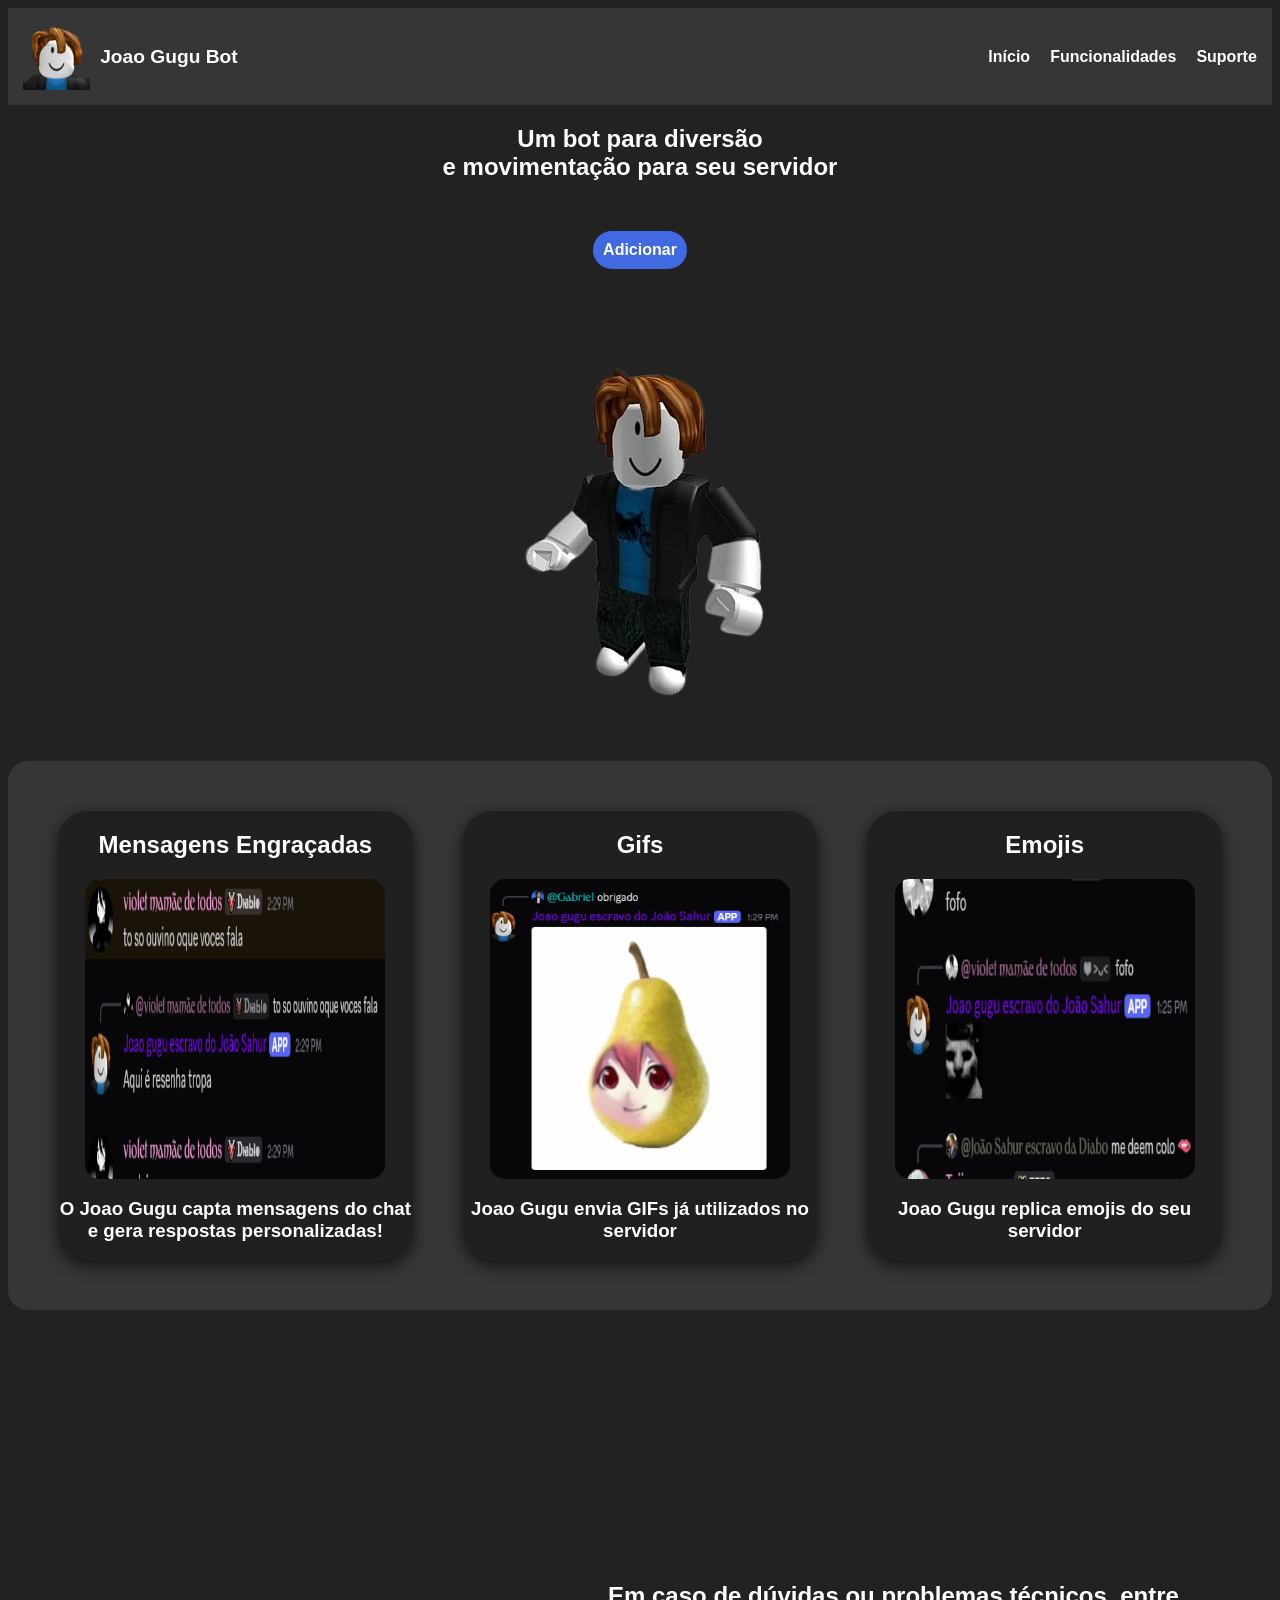
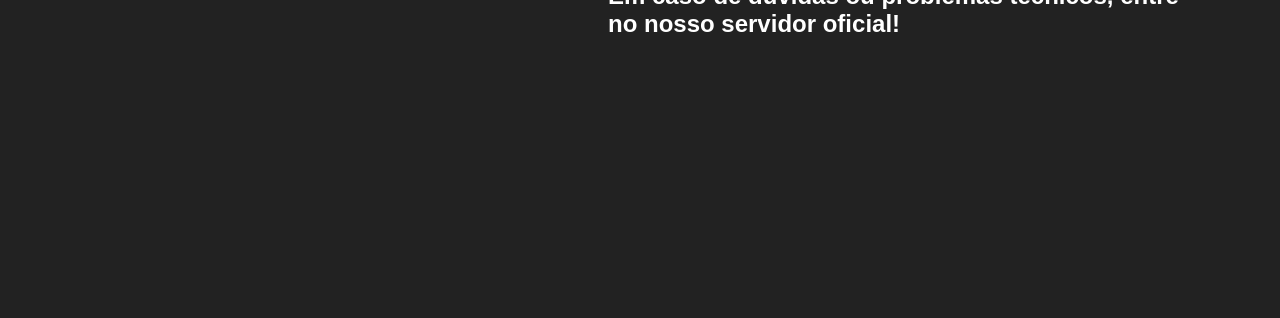
==== index.html @ 8c21bc3c "painel do dc pulando pra fora" ====
<!DOCTYPE html>
<html lang="pt-BR">
    <head>
        <meta charset="UTF-8">
        <link rel="stylesheet" href="style.css">
        <link rel="icon" href="noFilter.webp">
        <meta name="viewport" content="width=device-width, initial-scale=1.0" />
        <title>Joao Gugu</title>
    </head>
    <body>
        <!--cabeçalho com os botoes de navegação-->
        <header>
            <nav class="navbar">

                <div class="logo">
                    <img class="fotobot" src="noFilter.webp" alt="foto do joao gugu bot, um boneco de roblox de cor branca, sorriso de boca fechada, roupa preta e cabelo que lembra um formato de bacon">
                    <span>Joao Gugu Bot</span>
                </div>

                <div class="links">
                    <a class="navt" href="#inicio">Início</a>
                    <a class="navt" href="#funcionalidades">Funcionalidades</a>
                    <a class="navt" href="#suporte">Suporte</a>
                </div>

            </nav>
        </header>
        <section id="inicio">
            <h1>Um bot para diversão<br>e movimentação para seu servidor</h1>
            <div class="iniciodiv">
                <a class="btnadd" href="https://discord.com/oauth2/authorize?client_id=1521691945640923177">Adicionar</a>
            </div>

            <div class="fotojoaomeio">
                <img class="joao" src="joaogugu.png" alt="foto do joao gugu bot, um boneco de roblox de cor branca, sorriso de boca fechada, roupa preta e cabelo que lembra um formato de bacon">
            </div>
        </section>

        <section id="funcionalidades">
            <div class="cardbase">
                <div class="card">
                    <h2>Mensagens Engraçadas</h2>
                    <img src="print1.png" alt="uma print do joao gugu mandando uma mensagem divertida">
                    <h3>O Joao Gugu capta mensagens do chat e gera respostas personalizadas!</h3>
                </div>

                <div class="card">
                    <h2>Gifs</h2>
                    <img src="print2.png" alt="uma print do joao gugu enviando um gif de uma pera engraçada com rosto">
                    <h3>Joao Gugu envia GIFs já utilizados no servidor</h3>
                </div>

                <div class="card">
                    <h2>Emojis</h2>
                    <img src="print3.png" alt="uma print do joao gugu mandando um emoji do servidor">
                    <h3>Joao Gugu replica emojis do seu servidor</h3>
                </div>
            </div>
        </section>

        <div class="servidor">
            <iframe class="paineldc" src="https://discord.com/widget?id=1522197153164955769&theme=dark" width="350" height="500" allowtransparency="true" frameborder="0" sandbox="allow-popups allow-popups-to-escape-sandbox allow-same-origin allow-scripts"></iframe>
            <span>Em caso de dúvidas ou problemas técnicos, entre <br>no nosso servidor oficial!</span>
        </div>

    </body>
</html>
---- style.css ----
body {
    background: #222222;
}

html {
    scroll-behavior: smooth;
}

@media (max-width: 768px) {
    .card {
        grid-template-columns: 1fr;
        gap: 30px;
    }

    .navbar {
        flex-direction: column;
        gap: 10px;
    }

    .links {
        flex-wrap: wrap;
        justify-content: center;
    }

    .servidor {
    display: flex;
    justify-content: space-between;
    align-items: center;
    padding: 50px;
    gap: 20px;
    background: none;
    }
}



.navbar {
    background: #363636;
    padding: 1.2%;
    display: flex;
    align-items: center;
    justify-content: space-between;
    
}


.logo {
    display: flex;
    align-items: center;
    transition: 0.3s;
}

.logo:hover {
    
    transform: translateY(-4px);
}

.fotobot {
    width: 67px;
}


.logo span {
    margin-left: 10px;
    font-family: Verdana, Geneva, Tahoma, sans-serif;
    color: white;
    font-size: larger;
    font-weight: bold;
}


.links {
    display: flex;
    gap: 20px;
}


.navt {
    margin: 0px;
    text-decoration: none;
    color: white;
    font-family: Verdana, Geneva, Tahoma, sans-serif;
    transition: 0.3s;
    font-weight: bold;
    display: inline-block;
}


.navt:hover {
    color: #4169E1;
    transform: translateY(-5px);
    text-shadow: 0 5px 15px #4169E1;
}

h1 {
    color: white;
    font-family: Verdana, Geneva, Tahoma, sans-serif;
    text-align: center;
}

.iniciodiv {
    
    display: flex;
    justify-content: center;
    padding: 30px;
    gap: 20px;
}

.iniciodiv .btnadd {
    transition: 0.2s;
    background-color: #4169E1;
    padding: 10px;
    text-decoration: none;
    font-family: Verdana, Geneva, Tahoma, sans-serif;
    font-weight: bold;
    color: white;
    border-radius: 20px;
    text-align: center;
    display: flex;
    gap: 10px;
}

.iniciodiv .btnadd:hover {
    transform: translateY(-3px);
    box-shadow: 0 5px 15px #4169E1;
}

.fotojoaomeio {
    display: flex;
    justify-content: center;
    padding-top: 50px;
}

.cardbase {
    display: grid;
    grid-template-columns: repeat(3,1fr);
    padding-top: 100px;
    background: #363636;
    border-radius: 20px;
    gap: 50px;
    padding: 50px;
}

.cardbase .card {
    background: #202020;
    text-decoration: none;
    color: white;
    font-family: Verdana, Geneva, Tahoma, sans-serif;
    border-radius: 30px;
    transition: 0.3s;
    display: flex;
    flex-direction: column;
    align-items: center;
    box-shadow: 0 5px 15px #131313;
}

.cardbase .card:hover {
    transform: translateY(-10px);
}

.cardbase .card h2,h3 {
    text-align: center;
}

.cardbase .card img {
    width: 300px;
    height: 300px;
    object-fit: fill;
    border-radius: 15px;
}

.servidor {
    display: flex;
    justify-content: space-between 20%;
    align-items: center;
    padding: 50px;
    gap: 200px;
    background: none;
    transition: 0.4s;
}

.servidor span {
    color: white;
    font-family: Verdana, Geneva, Tahoma, sans-serif;
    font-weight: bold;
    font-size: x-large;
    max-width: 50%;
}

.servidor .paineldc {
    transition: 0.4s;
}

.servidor .paineldc:hover {
    transform: translateX(25px);
    box-shadow: -10px 5px 13px #080808;
}
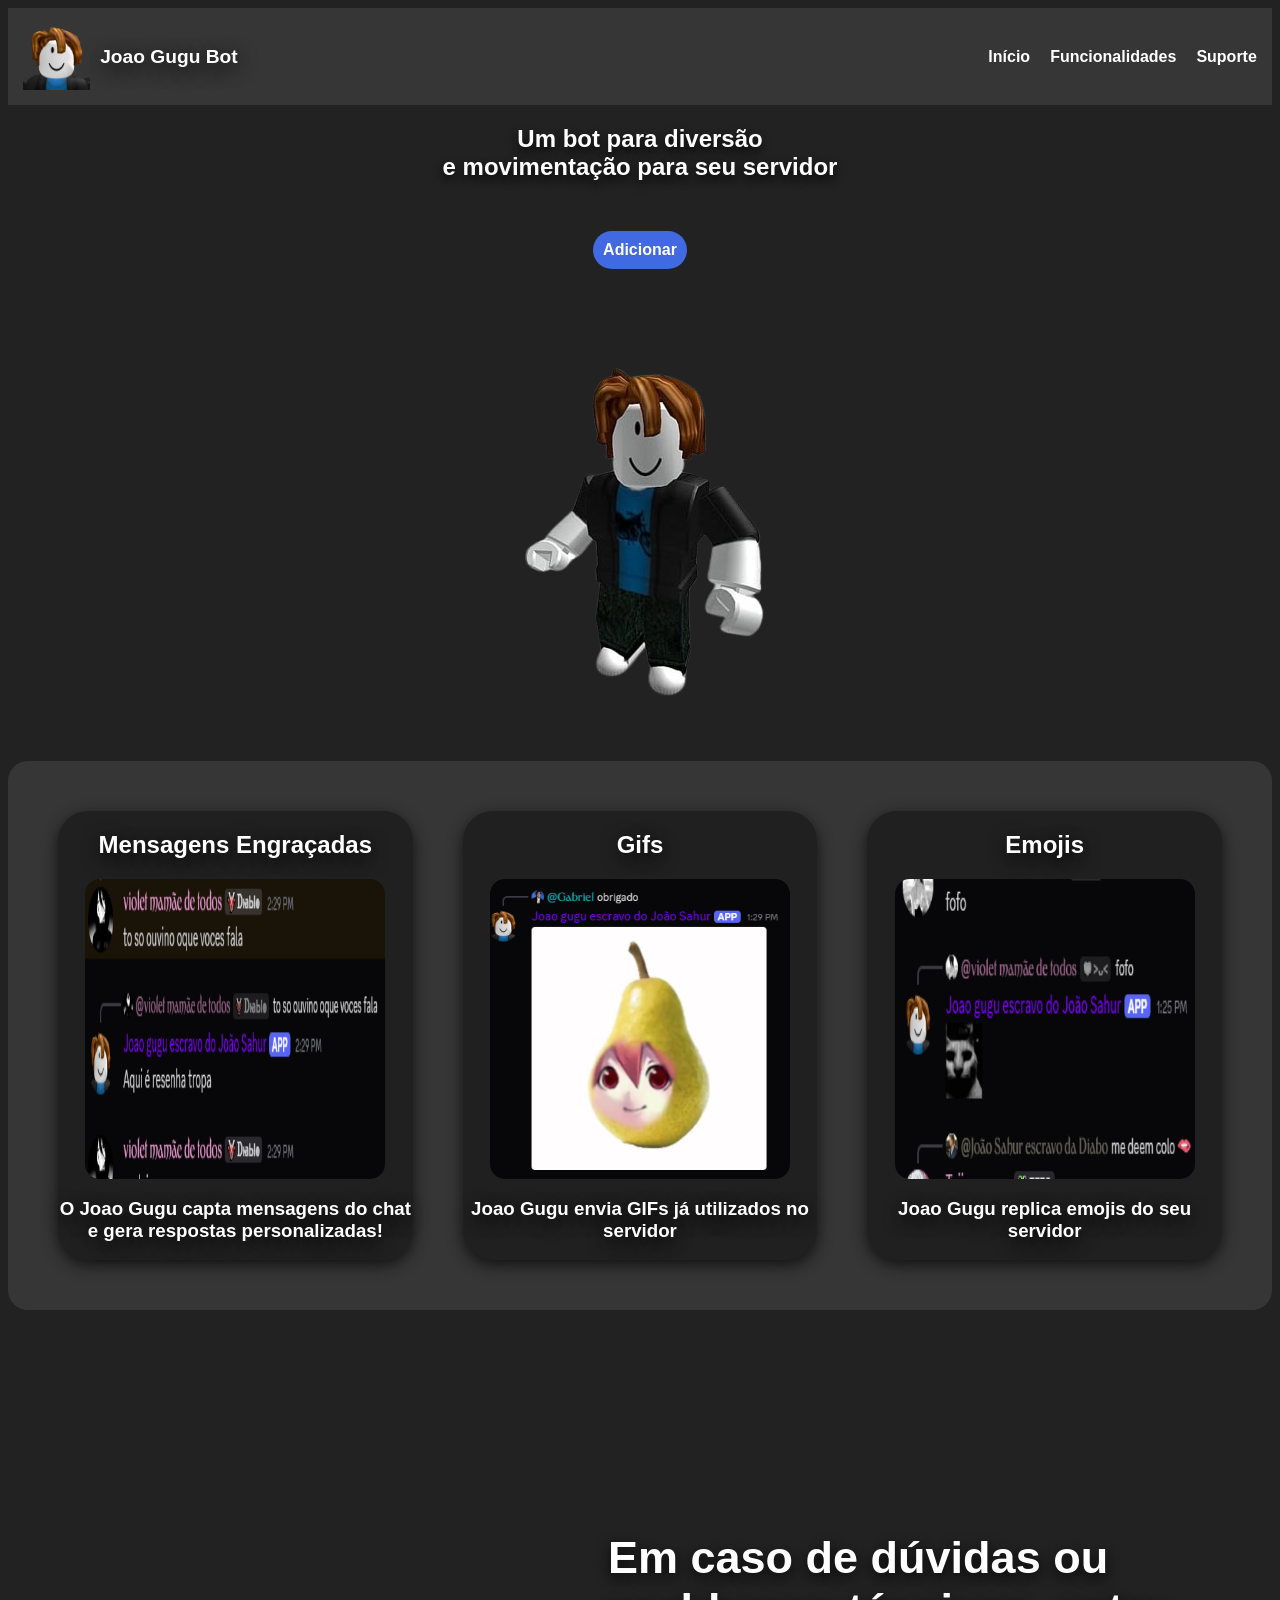
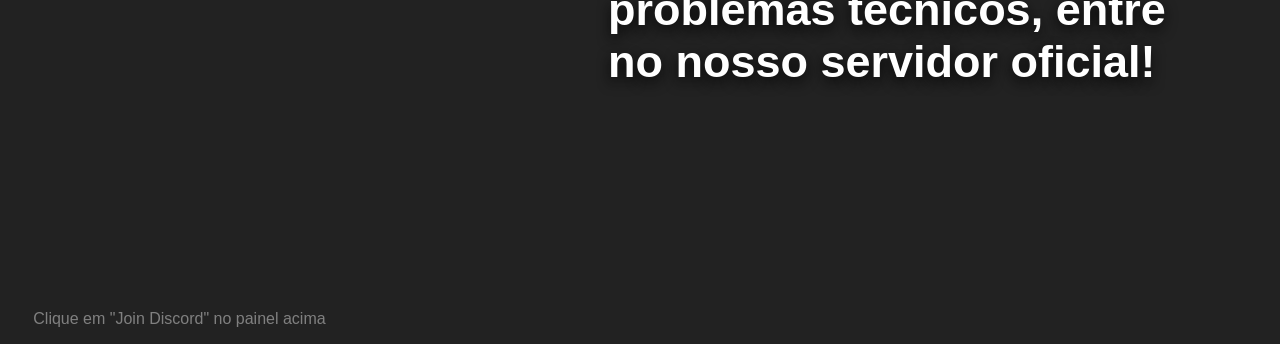
==== commit 302d3808: "textinho de ajuda para entrar" ====
--- a/index.html
+++ b/index.html
@@ -62,6 +62,6 @@
             <iframe class="paineldc" src="https://discord.com/widget?id=1522197153164955769&theme=dark" width="350" height="500" allowtransparency="true" frameborder="0" sandbox="allow-popups allow-popups-to-escape-sandbox allow-same-origin allow-scripts"></iframe>
             <span>Em caso de dúvidas ou problemas técnicos, entre <br>no nosso servidor oficial!</span>
         </div>
-
+        <p class="pajudaentrar">Clique em "Join Discord" no painel acima</p>
     </body>
 </html>
--- a/style.css
+++ b/style.css
@@ -51,7 +51,6 @@
 }
 
 .logo:hover {
-    
     transform: translateY(-4px);
 }
 
@@ -66,6 +65,7 @@
     color: white;
     font-size: larger;
     font-weight: bold;
+    text-shadow: 0 5px 20px #080808;
 }
 
 
@@ -96,6 +96,7 @@
     color: white;
     font-family: Verdana, Geneva, Tahoma, sans-serif;
     text-align: center;
+    text-shadow: 0 5px 10px #080808;
 }
 
 .iniciodiv {
@@ -160,6 +161,7 @@
 
 .cardbase .card h2,h3 {
     text-align: center;
+    text-shadow: 0 5px 17px #080808;
 }
 
 .cardbase .card img {
@@ -183,8 +185,16 @@
     color: white;
     font-family: Verdana, Geneva, Tahoma, sans-serif;
     font-weight: bold;
-    font-size: x-large;
+    font-size: 45px;
     max-width: 50%;
+    text-shadow: 0 5px 13px #080808;
+}
+
+.pajudaentrar {
+    margin-left: 2%;
+    margin-top: 0%;
+    color: #808080;
+    font-family: Verdana, Geneva, Tahoma, sans-serif;
 }
 
 .servidor .paineldc {
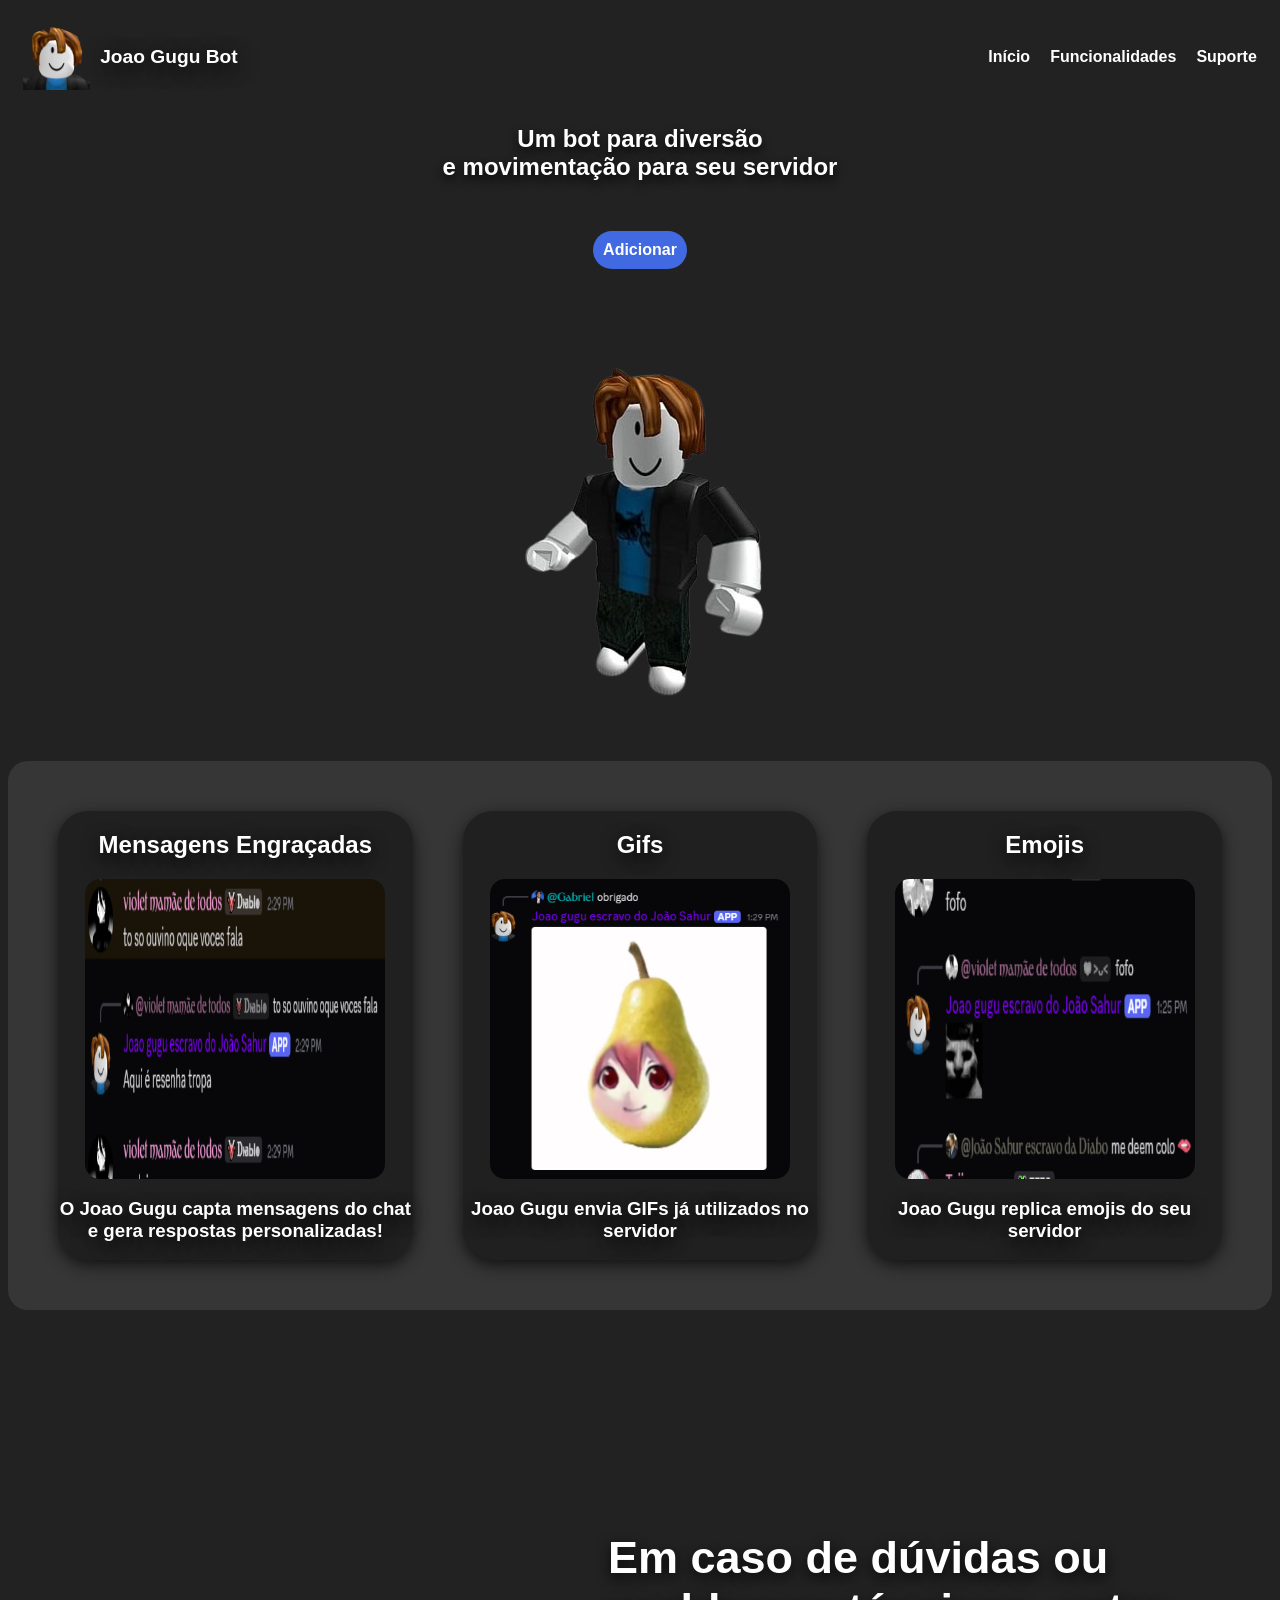
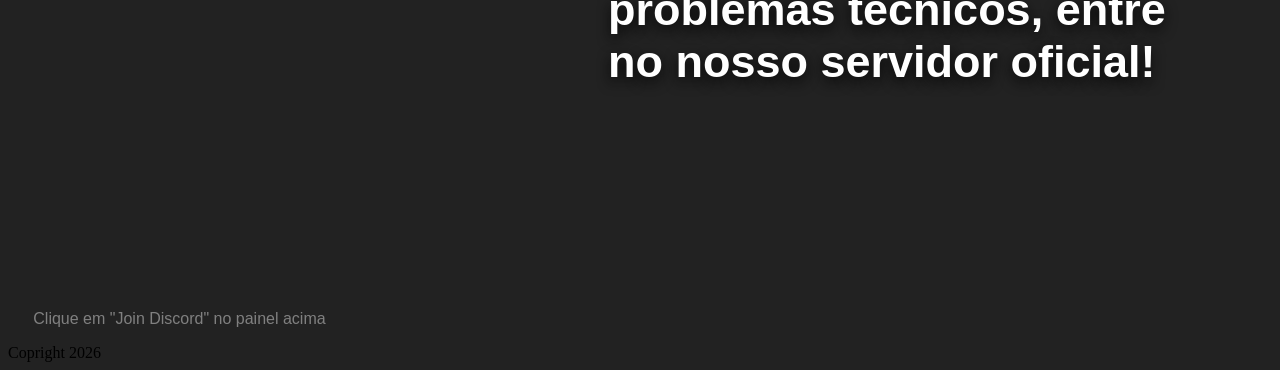
==== commit 6de8d02b: "navbar transparente, a cor original era #363636" ====
--- a/index.html
+++ b/index.html
@@ -63,5 +63,9 @@
             <span>Em caso de dúvidas ou problemas técnicos, entre <br>no nosso servidor oficial!</span>
         </div>
         <p class="pajudaentrar">Clique em "Join Discord" no painel acima</p>
+
+        <footer>
+            Copright 2026
+        </footer>
     </body>
 </html>
--- a/style.css
+++ b/style.css
@@ -35,7 +35,7 @@
 
 
 .navbar {
-    background: #363636;
+    background: none;
     padding: 1.2%;
     display: flex;
     align-items: center;
@@ -131,6 +131,7 @@
     justify-content: center;
     padding-top: 50px;
 }
+
 
 .cardbase {
     display: grid;
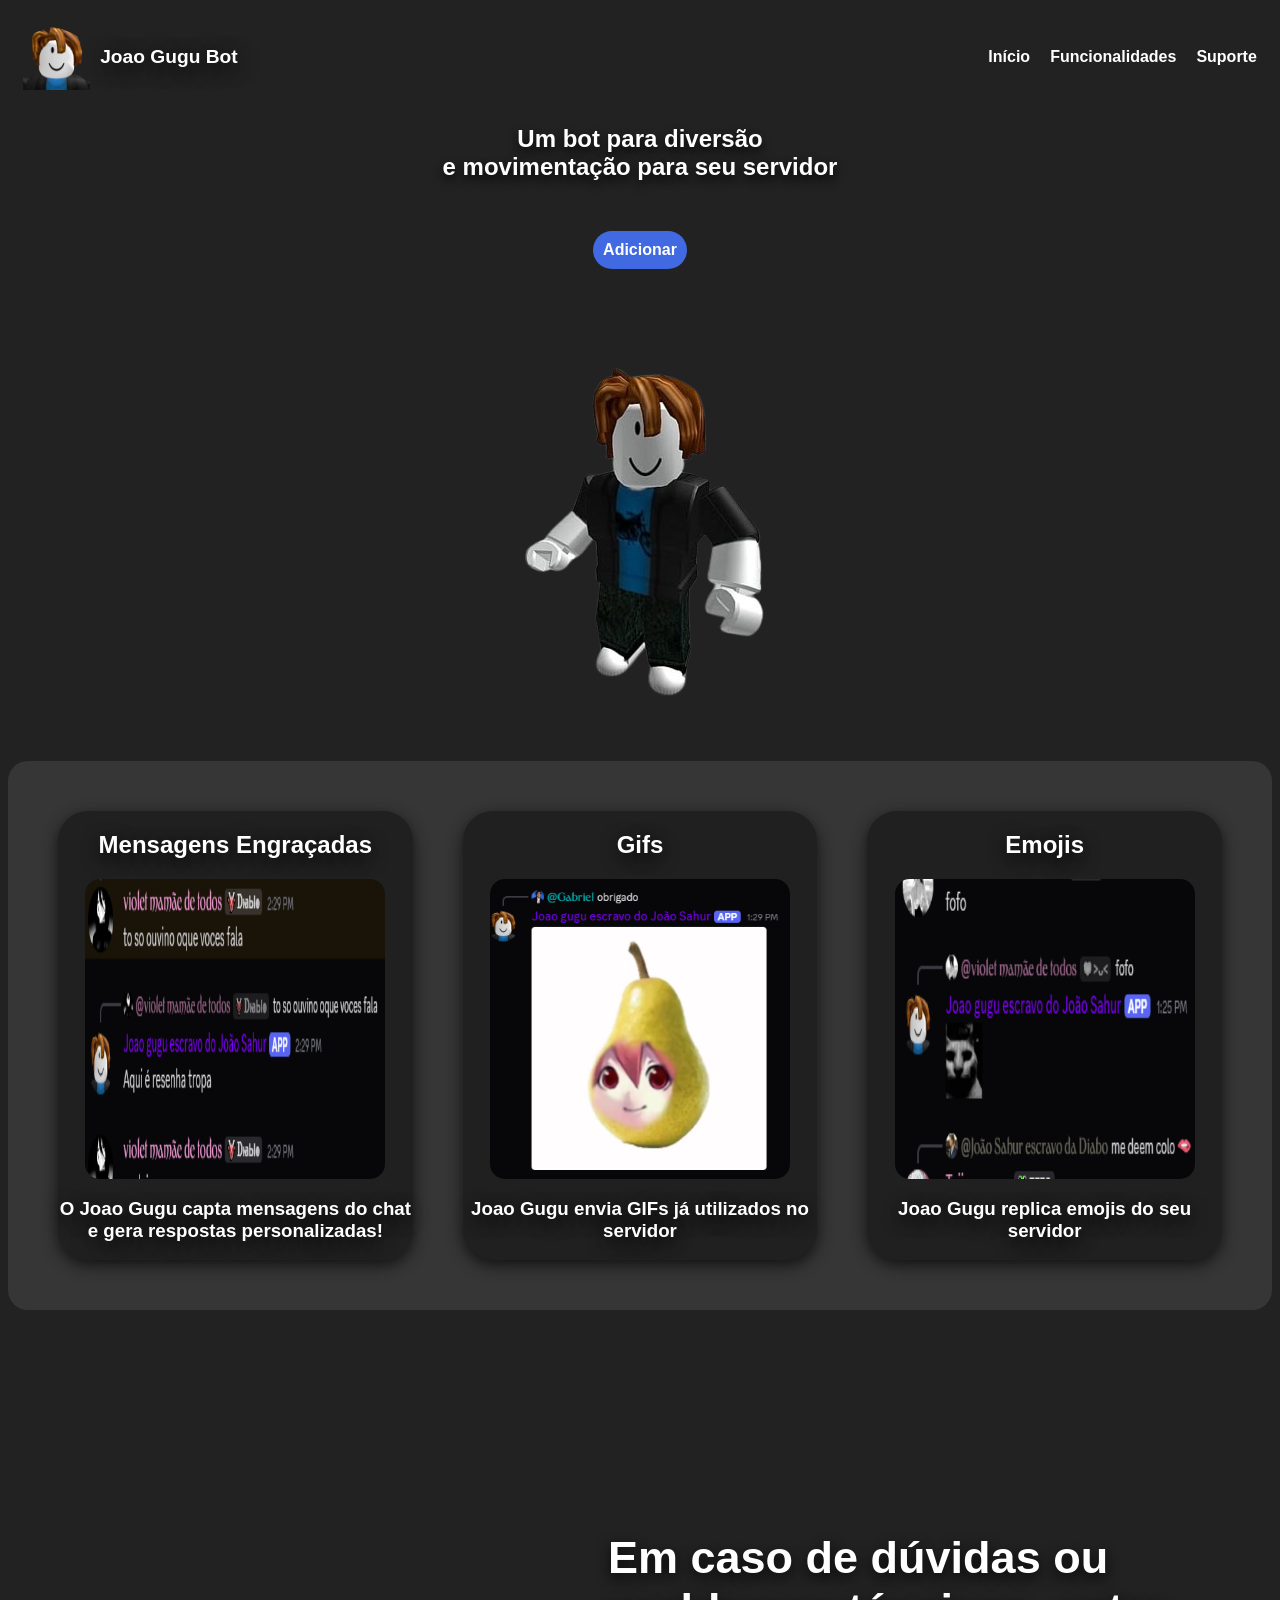
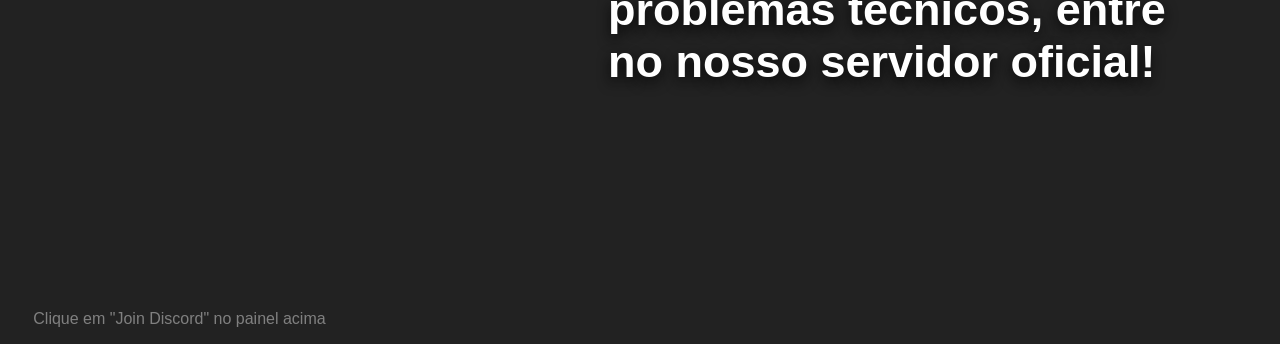
==== commit a1d03868: "adicionando font awesome para icones" ====
--- a/index.html
+++ b/index.html
@@ -5,6 +5,7 @@
         <link rel="stylesheet" href="style.css">
         <link rel="icon" href="noFilter.webp">
         <meta name="viewport" content="width=device-width, initial-scale=1.0" />
+        <link rel="stylesheet" href="https://cdnjs.cloudflare.com/ajax/libs/font-awesome/6.4.0/css/all.min.css">
         <title>Joao Gugu</title>
     </head>
     <body>
@@ -64,8 +65,10 @@
         </div>
         <p class="pajudaentrar">Clique em "Join Discord" no painel acima</p>
 
-        <footer>
-            Copright 2026
+        <footer class="footer">
+            <div class="fundofooter">
+
+            </div>
         </footer>
     </body>
 </html>
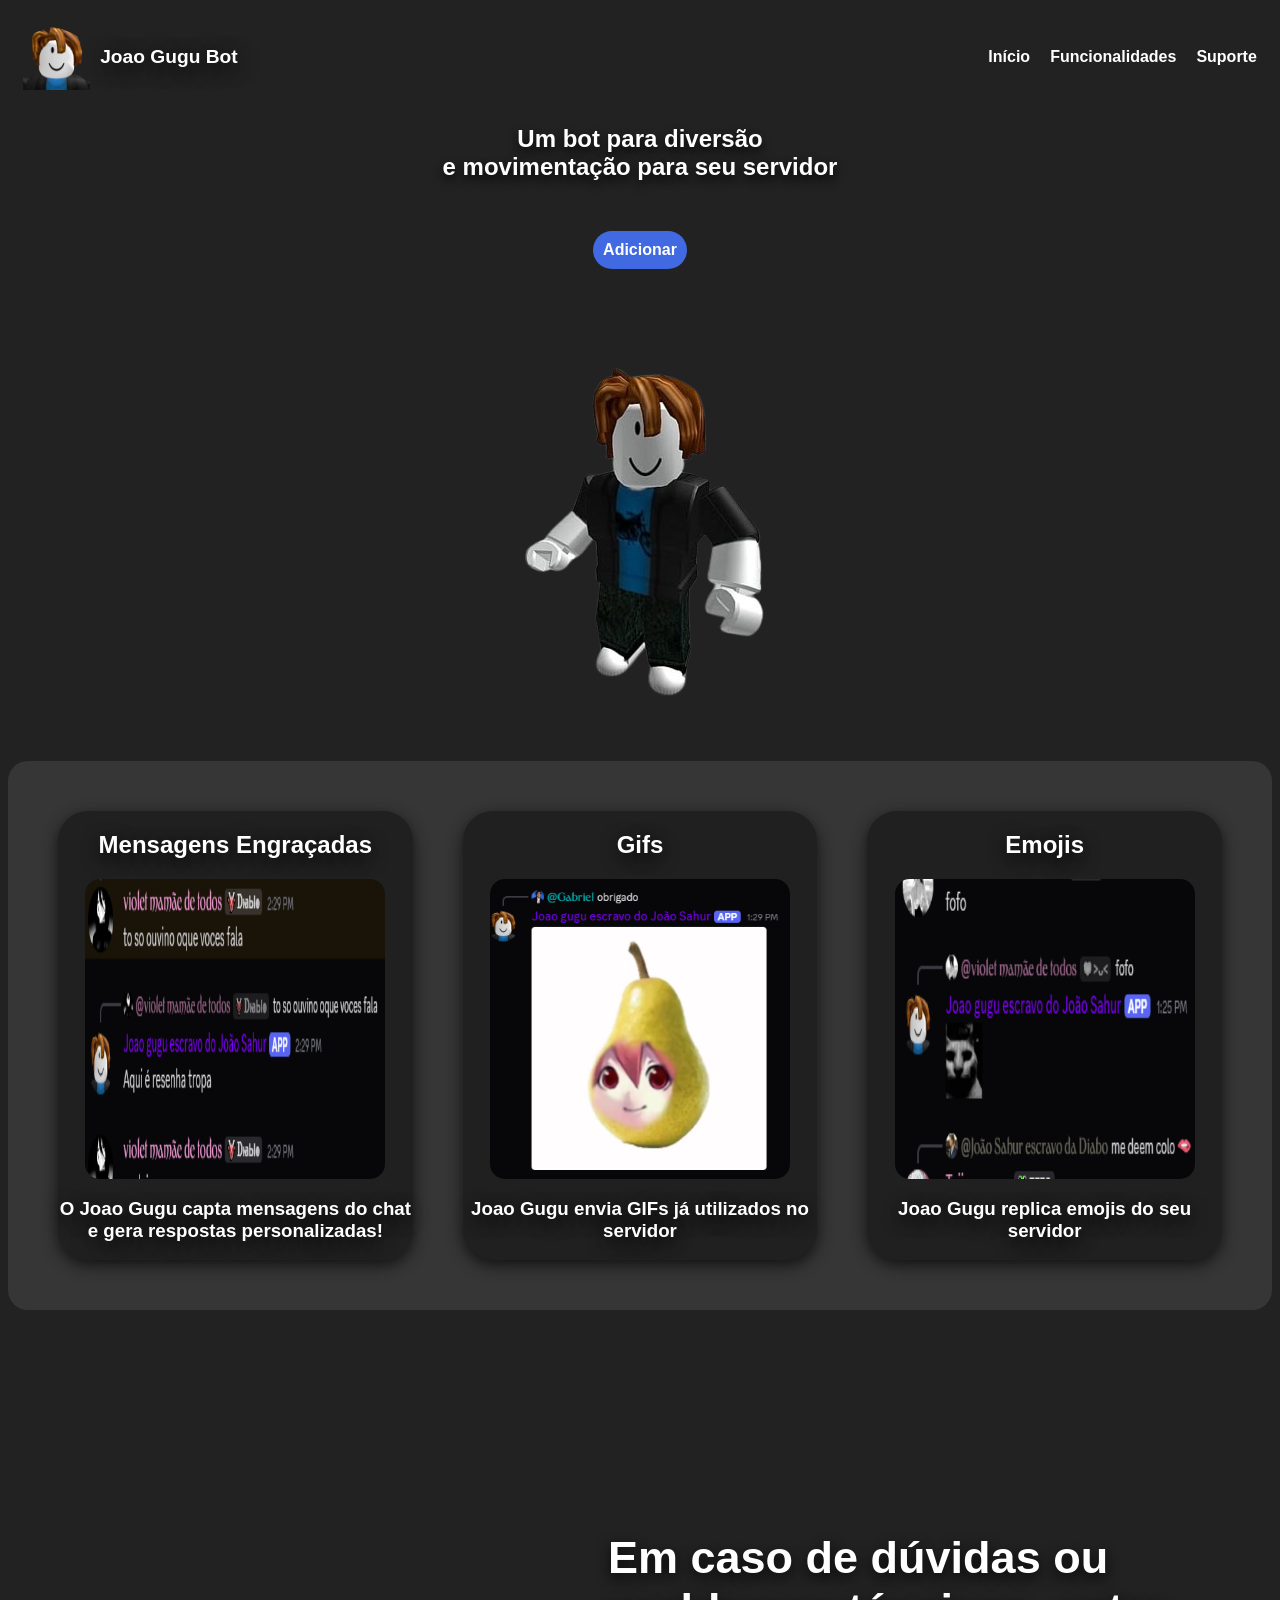
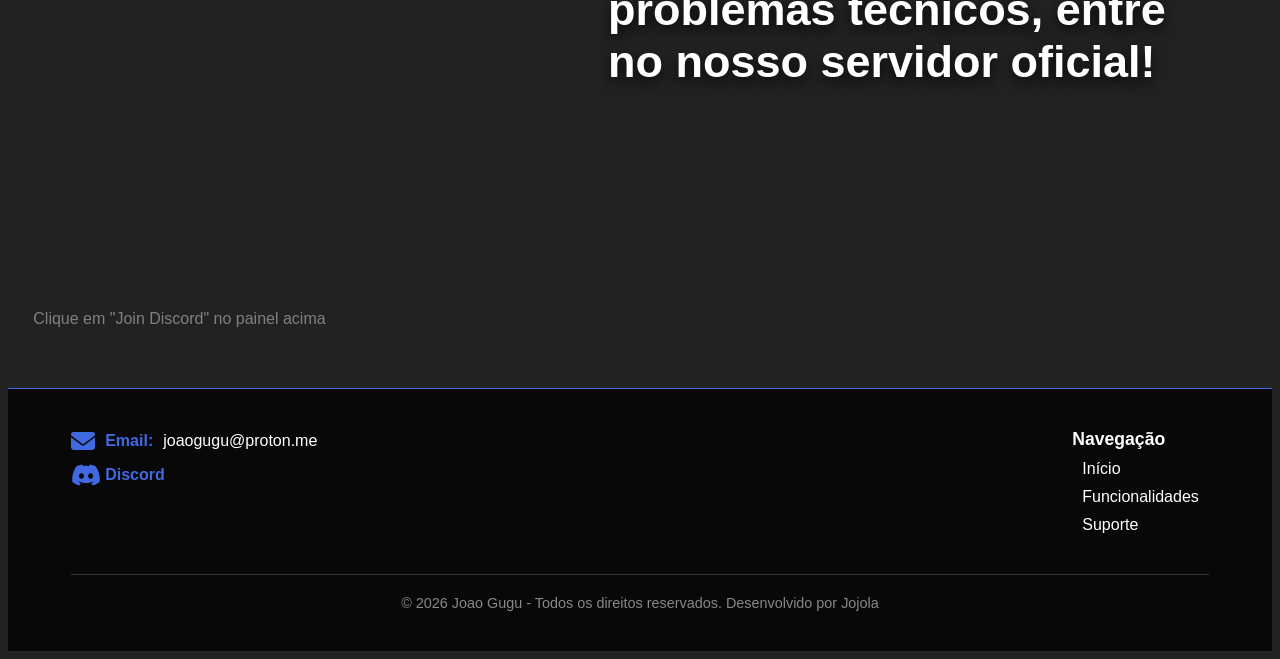
==== commit 83f61a33: "site pronto, só falta portar pra mobile" ====
--- a/index.html
+++ b/index.html
@@ -59,16 +59,46 @@
             </div>
         </section>
 
-        <div class="servidor">
-            <iframe class="paineldc" src="https://discord.com/widget?id=1522197153164955769&theme=dark" width="350" height="500" allowtransparency="true" frameborder="0" sandbox="allow-popups allow-popups-to-escape-sandbox allow-same-origin allow-scripts"></iframe>
-            <span>Em caso de dúvidas ou problemas técnicos, entre <br>no nosso servidor oficial!</span>
-        </div>
-        <p class="pajudaentrar">Clique em "Join Discord" no painel acima</p>
+        <section id="suporte">
+            <div class="servidor">
+                <iframe class="paineldc" src="https://discord.com/widget?id=1522197153164955769&theme=dark" width="350" height="500" allowtransparency="true" frameborder="0" sandbox="allow-popups allow-popups-to-escape-sandbox allow-same-origin allow-scripts"></iframe>
+                <span>Em caso de dúvidas ou problemas técnicos, entre <br>no nosso servidor oficial!</span>
+            </div>
+            <p class="pajudaentrar">Clique em "Join Discord" no painel acima</p>
+        </section>
 
         <footer class="footer">
-            <div class="fundofooter">
+            <div class="footer-top">
+                <!-- Coluna da esquerda: contato -->
+                <div class="contato">
+                    <div class="contato-item">
+                        <i class="fas fa-envelope"></i>
+                        <span class="email">Email:</span>
+                        <span> joaogugu@proton.me</span>
+                    </div>
 
+                    <div class="contato-item">
+                        <i class="fab fa-discord"></i> 
+                        <a href="https://discord.com/users/.jojola">Discord</a>
+                    </div>
+
+                </div>
+
+                <!-- Coluna da direita: navegação -->
+                <div class="navegacao">
+                    <span>Navegação</span>
+                    <ul>
+                        <li><a href="#inicio">Início</a></li>
+                        <li><a href="#funcionalidades">Funcionalidades</a></li>
+                        <li><a href="#suporte">Suporte</a></li>
+                    </ul>
+                </div>
             </div>
-        </footer>
+
+            <!-- Linha de baixo: direitos -->
+            <div class="footerbaixo">
+                <span>© 2026 Joao Gugu - Todos os direitos reservados. Desenvolvido por Jojola</span>
+            </div>
+        </footer>            
     </body>
 </html>
--- a/style.css
+++ b/style.css
@@ -205,4 +205,113 @@
 .servidor .paineldc:hover {
     transform: translateX(25px);
     box-shadow: -10px 5px 13px #080808;
+}
+
+.footer {
+    border-top: 1px solid #4169E1;
+    background: #080808;
+    padding: 40px 5%;
+    margin-top: 60px;
+    font-family: Verdana, Geneva, Tahoma, sans-serif;
+}
+
+.footer-top {
+    display: flex;
+    justify-content: space-between;
+    align-items: flex-start;
+    flex-wrap: wrap;
+    gap: 30px;
+    margin-bottom: 30px;
+}
+
+.contato {
+    display: flex;
+    flex-direction: column; 
+    gap: 10px;          
+}
+
+.contato-item {
+    display: flex;
+    align-items: center; 
+    gap: 10px;             
+}
+
+.contato-item i {
+    font-size: 1.5rem;
+    color: #4169E1;
+    width: 1.5rem;         
+}
+
+.contato-item .email {
+    color: #4169E1;
+    font-size: 1rem;
+    font-weight: bold;
+    font-family: Verdana, Geneva, Tahoma, sans-serif;
+}
+
+
+.contato-item span {
+    color: white;
+    font-size: 1rem;
+}
+
+.contato-item a {
+    color: #4169E1;
+    font-size: 1rem;
+    text-decoration: none;
+    font-weight: bold;
+    transition: 0.3s;
+    font-family: Verdana, Geneva, Tahoma, sans-serif;
+}
+
+.contato-item a:hover {
+    text-shadow: 0 5px 15px #4169E1;
+}
+
+.navegacap {
+    text-align: right;
+}
+
+.navegacao span {
+    display: block;
+    color: white;
+    font-weight: bold;
+    font-size: 1.1rem;
+    margin-bottom: 10px;
+}
+
+.navegacao ul {
+    list-style: none;
+    padding: 0;
+    margin: 0;
+}
+
+.navegacao li {
+    margin: 10px;
+}
+
+.navegacao a {
+    color: white;
+    text-decoration: none;
+    font-size: 1rem;
+    transition: 0.3s;
+    font-family: Verdana, Geneva, Tahoma, sans-serif;
+}
+
+.navegacao a:hover {
+    color: #4169E1;
+    transform: translateY(-5px);
+    display: inline-block;
+}
+
+.footerbaixo {
+    border-top: 1px solid #333;
+    padding-top: 20px;
+    text-align: center;
+    color: #888;
+    font-size: 0.9rem;
+}
+
+.footerbaixo span {
+    color: #888;
 }
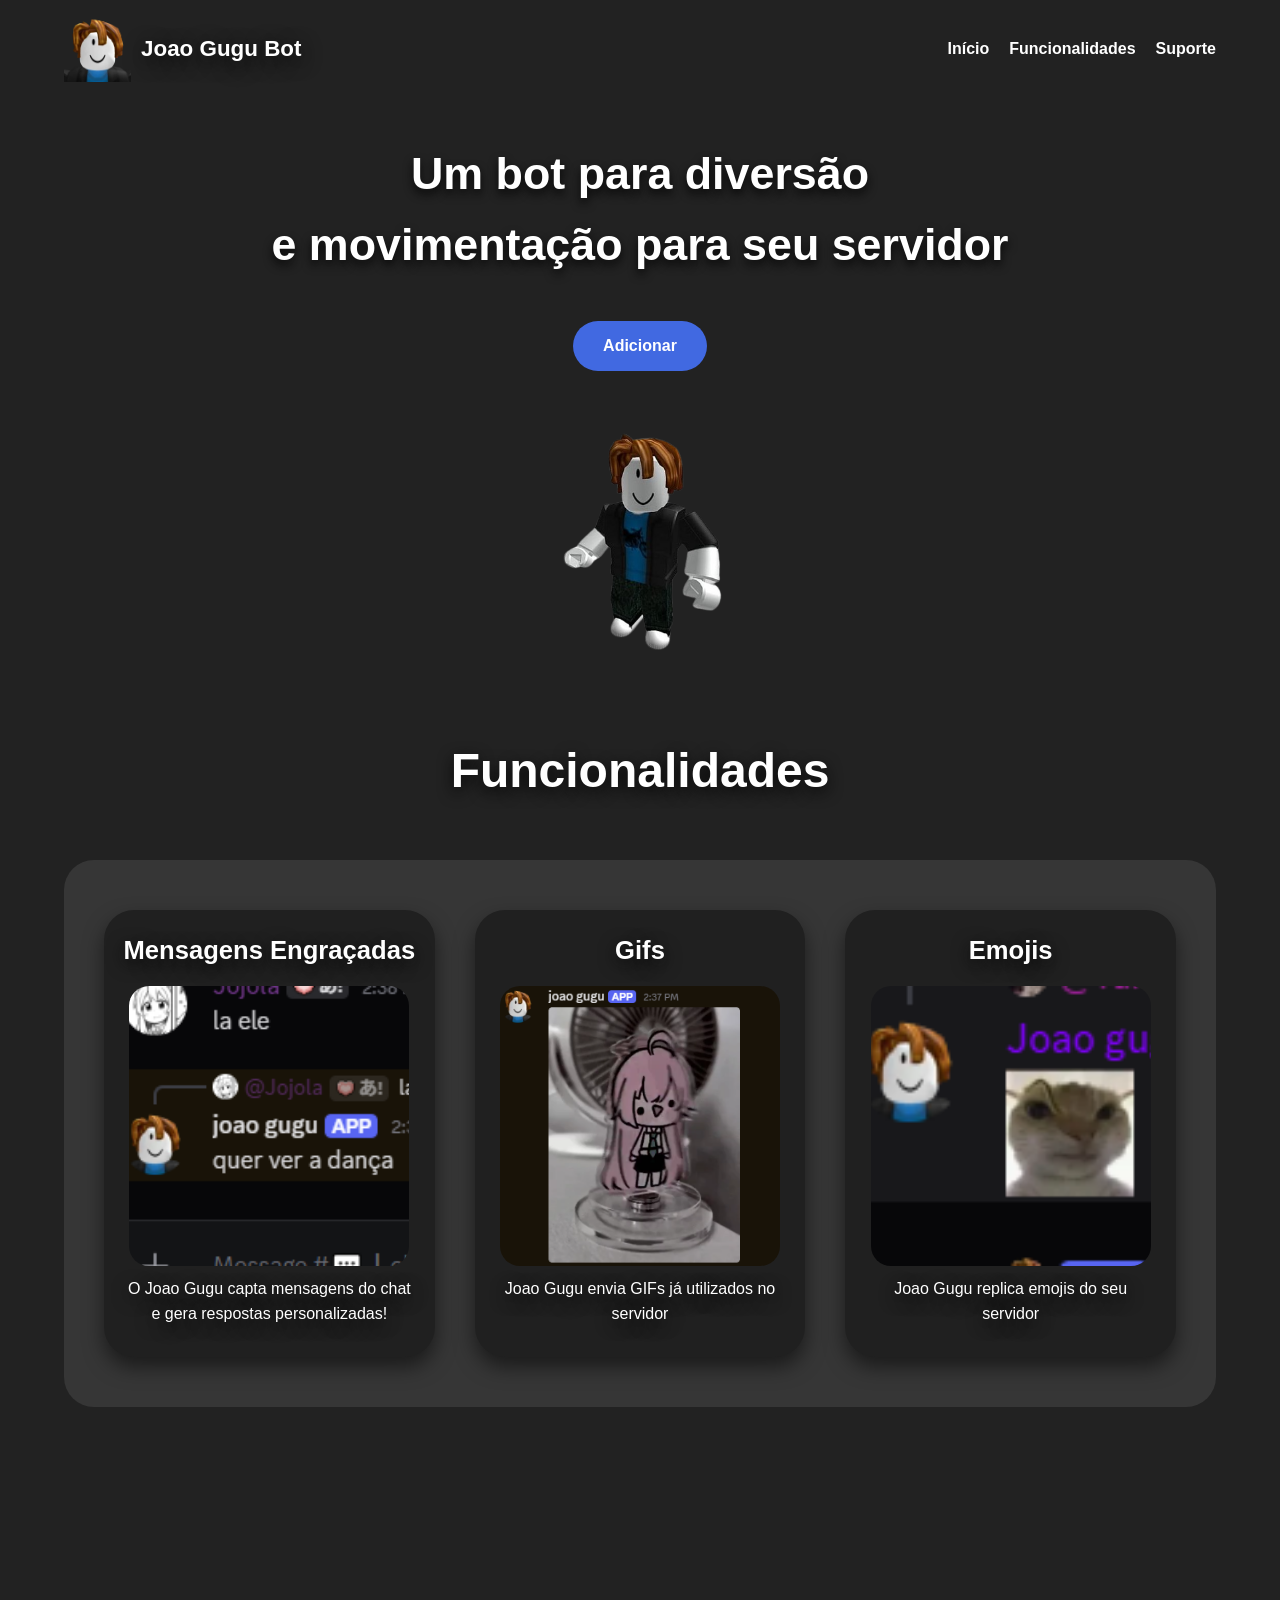
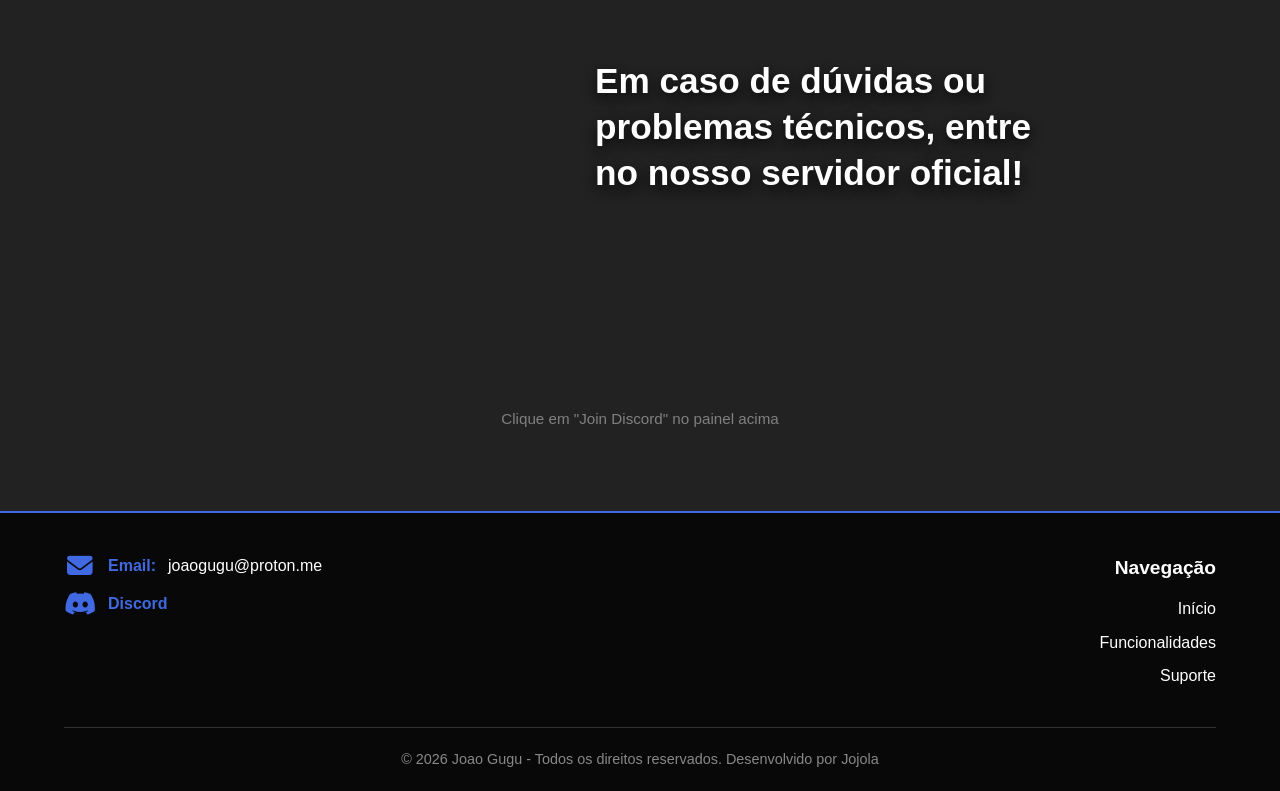
==== commit b1e303d5: "texto de funcionalidades" ====
--- a/index.html
+++ b/index.html
@@ -36,8 +36,10 @@
                 <img class="joao" src="joaogugu.png" alt="foto do joao gugu bot, um boneco de roblox de cor branca, sorriso de boca fechada, roupa preta e cabelo que lembra um formato de bacon">
             </div>
         </section>
-
+        
+        
         <section id="funcionalidades">
+            <span>Funcionalidades</span>
             <div class="cardbase">
                 <div class="card">
                     <h2>Mensagens Engraçadas</h2>
--- a/style.css
+++ b/style.css
@@ -1,306 +1,280 @@
+* {
+    margin: 0;
+    padding: 0;
+    box-sizing: border-box;
+}
+
 body {
     background: #222222;
+    font-family: 'Verdana', Geneva, Tahoma, sans-serif;
+    line-height: 1.6;
+    color: #ffffff;
 }
 
 html {
     scroll-behavior: smooth;
 }
 
-@media (max-width: 768px) {
-    .card {
-        grid-template-columns: 1fr;
-        gap: 30px;
-    }
-
-    .navbar {
-        flex-direction: column;
-        gap: 10px;
-    }
-
-    .links {
-        flex-wrap: wrap;
-        justify-content: center;
-    }
-
-    .servidor {
-    display: flex;
-    justify-content: space-between;
-    align-items: center;
-    padding: 50px;
-    gap: 20px;
-    background: none;
-    }
-}
-
-
-
 .navbar {
     background: none;
-    padding: 1.2%;
+    padding: 1.2% 5%;
     display: flex;
     align-items: center;
     justify-content: space-between;
-    
-}
-
+    flex-wrap: wrap;
+}
 
 .logo {
     display: flex;
     align-items: center;
     transition: 0.3s;
 }
-
 .logo:hover {
     transform: translateY(-4px);
 }
 
 .fotobot {
     width: 67px;
-}
-
+    height: auto;
+}
 
 .logo span {
     margin-left: 10px;
-    font-family: Verdana, Geneva, Tahoma, sans-serif;
-    color: white;
-    font-size: larger;
+    color: white;
+    font-size: 1.4rem;
     font-weight: bold;
     text-shadow: 0 5px 20px #080808;
 }
 
-
 .links {
     display: flex;
     gap: 20px;
 }
 
-
 .navt {
-    margin: 0px;
     text-decoration: none;
     color: white;
-    font-family: Verdana, Geneva, Tahoma, sans-serif;
-    transition: 0.3s;
-    font-weight: bold;
+    font-weight: bold;
+    transition: 0.3s;
     display: inline-block;
 }
-
-
 .navt:hover {
     color: #4169E1;
     transform: translateY(-5px);
     text-shadow: 0 5px 15px #4169E1;
 }
 
-h1 {
-    color: white;
-    font-family: Verdana, Geneva, Tahoma, sans-serif;
-    text-align: center;
+#inicio {
+    text-align: center;
+    padding: 40px 5% 20px;
+}
+
+#inicio h1 {
+    color: white;
+    font-size: 2.8rem;
     text-shadow: 0 5px 10px #080808;
+    margin-bottom: 20px;
 }
 
 .iniciodiv {
-    
     display: flex;
     justify-content: center;
-    padding: 30px;
-    gap: 20px;
-}
-
-.iniciodiv .btnadd {
-    transition: 0.2s;
+    padding: 20px 0 30px;
+}
+
+.btnadd {
     background-color: #4169E1;
-    padding: 10px;
+    padding: 12px 30px;
     text-decoration: none;
-    font-family: Verdana, Geneva, Tahoma, sans-serif;
-    font-weight: bold;
-    color: white;
-    border-radius: 20px;
-    text-align: center;
-    display: flex;
-    gap: 10px;
-}
-
-.iniciodiv .btnadd:hover {
+    font-weight: bold;
+    color: white;
+    border-radius: 30px;
+    transition: 0.3s;
+    display: inline-block;
+}
+.btnadd:hover {
     transform: translateY(-3px);
-    box-shadow: 0 5px 15px #4169E1;
+    box-shadow: 0 8px 20px rgba(65, 105, 225, 0.5);
 }
 
 .fotojoaomeio {
     display: flex;
     justify-content: center;
-    padding-top: 50px;
-}
-
+    padding: 20px 0;
+}
+.fotojoaomeio .joao {
+    max-width: 100%;
+    height: auto;
+    width: 400px;
+}
 
 .cardbase {
     display: grid;
-    grid-template-columns: repeat(3,1fr);
-    padding-top: 100px;
+    grid-template-columns: repeat(3, 1fr);
+    gap: 40px;
     background: #363636;
-    border-radius: 20px;
-    gap: 50px;
-    padding: 50px;
-}
-
-.cardbase .card {
+    border-radius: 30px;
+    padding: 50px 40px;
+    margin: 60px 5% 0;
+}
+
+.card {
     background: #202020;
-    text-decoration: none;
-    color: white;
-    font-family: Verdana, Geneva, Tahoma, sans-serif;
+    color: white;
     border-radius: 30px;
+    padding: 20px 15px 30px;
+    box-shadow: 0 10px 20px rgba(0,0,0,0.5);
     transition: 0.3s;
     display: flex;
     flex-direction: column;
     align-items: center;
-    box-shadow: 0 5px 15px #131313;
-}
-
-.cardbase .card:hover {
+    text-align: center;
+}
+.card:hover {
     transform: translateY(-10px);
-}
-
-.cardbase .card h2,h3 {
-    text-align: center;
+    box-shadow: 0 15px 30px rgba(0,0,0,0.7);
+}
+
+.card h2 {
+    font-size: 1.6rem;
+    margin-bottom: 15px;
     text-shadow: 0 5px 17px #080808;
 }
-
-.cardbase .card img {
-    width: 300px;
-    height: 300px;
-    object-fit: fill;
+.card h3 {
+    font-size: 1rem;
+    font-weight: normal;
+    padding: 0 5px;
+    text-shadow: 0 5px 17px #080808;
+    margin-top: 10px;
+}
+.card img {
+    width: 100%;
+    max-width: 280px;
+    height: auto;
+    border-radius: 20px;
+    object-fit: cover;
+    aspect-ratio: 1 / 1;
+}
+
+#suporte {
+    padding: 40px 5% 20px;
+}
+
+.servidor {
+    display: flex;
+    align-items: center;
+    justify-content: center;
+    gap: 60px;
+    padding: 30px 0;
+    flex-wrap: wrap;
+}
+
+.servidor span {
+    color: white;
+    font-weight: bold;
+    font-size: 2.2rem;
+    max-width: 500px;
+    text-shadow: 0 5px 13px #080808;
+    line-height: 1.3;
+}
+
+.servidor .paineldc {
     border-radius: 15px;
-}
-
-.servidor {
-    display: flex;
-    justify-content: space-between 20%;
+    transition: 0.4s;
+    max-width: 100%;
+}
+.servidor .paineldc:hover {
+    transform: translateX(10px);
+    box-shadow: -10px 10px 20px rgba(0,0,0,0.6);
+}
+
+.pajudaentrar {
+    text-align: center;
+    color: #808080;
+    font-size: 0.95rem;
+    margin-top: 0px;
+}
+
+.footer {
+    border-top: 2px solid #4169E1;
+    background: #080808;
+    padding: 40px 5% 20px;
+    margin-top: 60px;
+}
+
+.footer-top {
+    display: flex;
+    justify-content: space-between;
+    flex-wrap: wrap;
+    gap: 40px;
+    margin-bottom: 30px;
+}
+
+.contato {
+    display: flex;
+    flex-direction: column;
+    gap: 12px;
+}
+
+.contato-item {
+    display: flex;
     align-items: center;
-    padding: 50px;
-    gap: 200px;
-    background: none;
-    transition: 0.4s;
-}
-
-.servidor span {
-    color: white;
-    font-family: Verdana, Geneva, Tahoma, sans-serif;
-    font-weight: bold;
-    font-size: 45px;
-    max-width: 50%;
-    text-shadow: 0 5px 13px #080808;
-}
-
-.pajudaentrar {
-    margin-left: 2%;
-    margin-top: 0%;
-    color: #808080;
-    font-family: Verdana, Geneva, Tahoma, sans-serif;
-}
-
-.servidor .paineldc {
-    transition: 0.4s;
-}
-
-.servidor .paineldc:hover {
-    transform: translateX(25px);
-    box-shadow: -10px 5px 13px #080808;
-}
-
-.footer {
-    border-top: 1px solid #4169E1;
-    background: #080808;
-    padding: 40px 5%;
-    margin-top: 60px;
-    font-family: Verdana, Geneva, Tahoma, sans-serif;
-}
-
-.footer-top {
-    display: flex;
-    justify-content: space-between;
-    align-items: flex-start;
-    flex-wrap: wrap;
-    gap: 30px;
-    margin-bottom: 30px;
-}
-
-.contato {
-    display: flex;
-    flex-direction: column; 
-    gap: 10px;          
-}
-
-.contato-item {
-    display: flex;
-    align-items: center; 
-    gap: 10px;             
+    gap: 12px;
 }
 
 .contato-item i {
-    font-size: 1.5rem;
+    font-size: 1.6rem;
     color: #4169E1;
-    width: 1.5rem;         
+    width: 2rem;
+    text-align: center;
 }
 
 .contato-item .email {
     color: #4169E1;
+    font-weight: bold;
     font-size: 1rem;
-    font-weight: bold;
-    font-family: Verdana, Geneva, Tahoma, sans-serif;
-}
-
+}
 
 .contato-item span {
     color: white;
     font-size: 1rem;
 }
-
 .contato-item a {
     color: #4169E1;
-    font-size: 1rem;
     text-decoration: none;
     font-weight: bold;
     transition: 0.3s;
-    font-family: Verdana, Geneva, Tahoma, sans-serif;
-}
-
+}
 .contato-item a:hover {
-    text-shadow: 0 5px 15px #4169E1;
-}
-
-.navegacap {
+    text-shadow: 0 0 15px #4169E1;
+}
+
+.navegacao {
     text-align: right;
 }
-
 .navegacao span {
     display: block;
     color: white;
     font-weight: bold;
-    font-size: 1.1rem;
-    margin-bottom: 10px;
-}
-
+    font-size: 1.2rem;
+    margin-bottom: 12px;
+}
 .navegacao ul {
     list-style: none;
     padding: 0;
-    margin: 0;
-}
-
+}
 .navegacao li {
-    margin: 10px;
-}
-
+    margin: 8px 0;
+}
 .navegacao a {
     color: white;
     text-decoration: none;
     font-size: 1rem;
     transition: 0.3s;
-    font-family: Verdana, Geneva, Tahoma, sans-serif;
-}
-
+}
 .navegacao a:hover {
     color: #4169E1;
-    transform: translateY(-5px);
+    transform: translateY(-3px);
     display: inline-block;
 }
 
@@ -312,6 +286,143 @@
     font-size: 0.9rem;
 }
 
-.footerbaixo span {
-    color: #888;
+@media (max-width: 1024px) {
+    .cardbase {
+        grid-template-columns: repeat(2, 1fr);
+        gap: 30px;
+        padding: 40px 30px;
+    }
+}
+
+@media (max-width: 768px) {
+    .navbar {
+        flex-direction: column;
+        align-items: center;
+        gap: 15px;
+        padding: 15px 5%;
+    }
+    .links {
+        gap: 15px;
+        flex-wrap: wrap;
+        justify-content: center;
+    }
+
+    #inicio h1 {
+        font-size: 2rem;
+        padding: 0 5%;
+    }
+
+    /* BOTÃO */
+    .btnadd {
+        padding: 10px 25px;
+        font-size: 0.95rem;
+    }
+
+    .fotojoaomeio .joao {
+        width: 70%;
+        max-width: 280px;
+    }
+
+    .cardbase {
+        grid-template-columns: 1fr;
+        gap: 30px;
+        padding: 25px 20px;
+        margin: 30px 5% 0;
+    }
+    .card img {
+        max-width: 200px;
+    }
+    .card h2 {
+        font-size: 1.3rem;
+    }
+    .card h3 {
+        font-size: 0.9rem;
+    }
+
+    .servidor {
+        flex-direction: column;
+        gap: 30px;
+        padding: 20px 0;
+    }
+    .servidor span {
+        font-size: 1.6rem;
+        max-width: 100%;
+        text-align: center;
+        order: 2; 
+    }
+    .servidor .paineldc {
+        width: 100%;
+        max-width: 340px;
+        height: 400px;
+        order: 1;
+        transform: none !important;
+        box-shadow: none !important;
+    }
+    .servidor .paineldc:hover {
+        transform: none !important;
+        box-shadow: none !important;
+    }
+
+    .footer {
+        padding: 30px 5% 20px;
+        margin-top: 40px;
+    }
+    .footer-top {
+        flex-direction: column;
+        align-items: center;
+        text-align: center;
+        gap: 30px;
+    }
+    .contato {
+        align-items: center;
+    }
+    .contato-item {
+        justify-content: center;
+    }
+    .navegacao {
+        text-align: center;
+    }
+    .navegacao ul {
+        display: flex;
+        flex-direction: column;
+        align-items: center;
+        gap: 5px;
+    }
+    .navegacao li {
+        margin: 0;
+    }
+    .footerbaixo {
+        font-size: 0.75rem;
+        padding-top: 15px;
+    }
+}
+
+@media (max-width: 480px) {
+    #inicio h1 {
+        font-size: 1.6rem;
+    }
+    .servidor span {
+        font-size: 1.3rem;
+    }
+    .servidor .paineldc {
+        height: 350px;
+    }
+    .cardbase {
+        padding: 20px 15px;
+    }
+    .btnadd {
+        padding: 8px 20px;
+        font-size: 0.85rem;
+    }
+}
+
+#funcionalidades span {
+    font-family: Verdana, Geneva, Tahoma, sans-serif;
+    font-size: 3rem;
+    font-weight: bold;
+    text-align: center;
+    justify-content: center;
+    display: flex;
+    margin-bottom: -10px;
+    text-shadow: 0 5px 15px  #080808;
 }
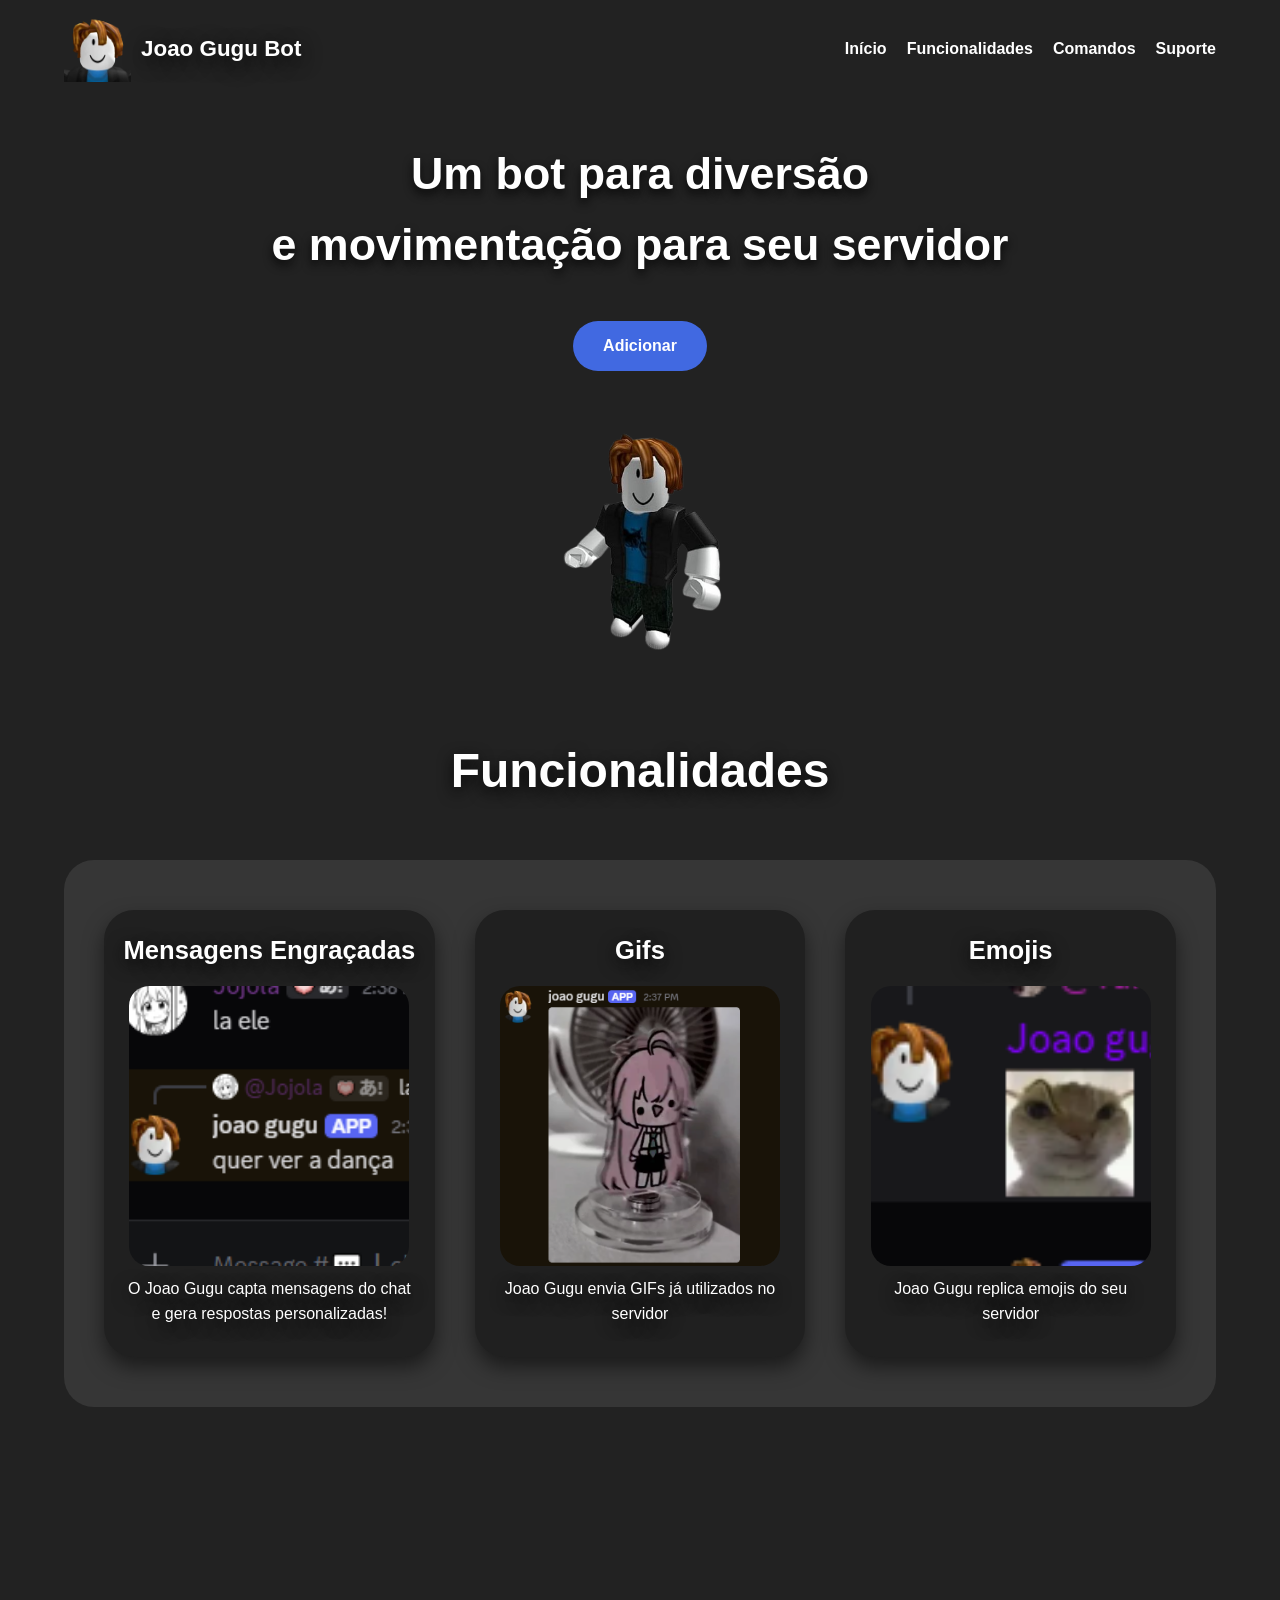
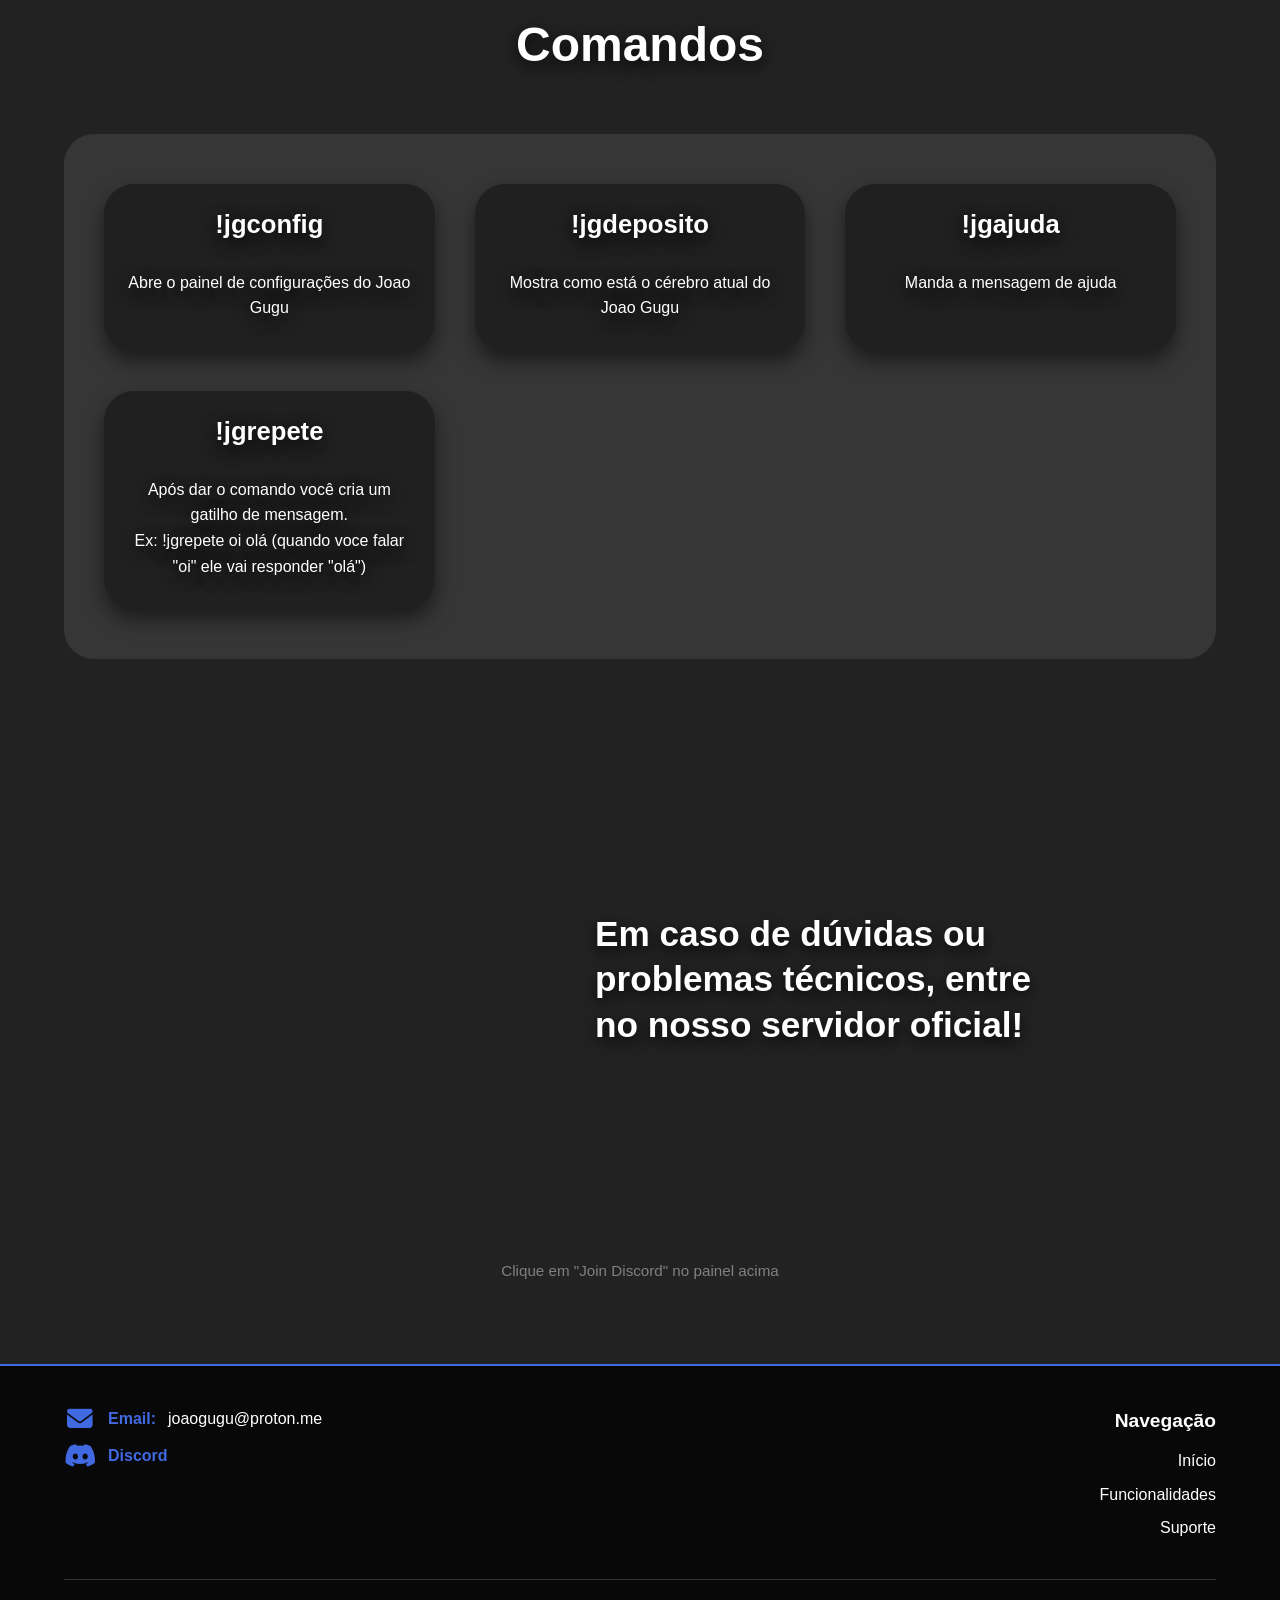
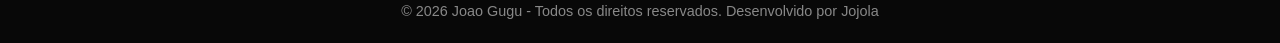
==== commit 13b6d285: "area de comandos feita" ====
--- a/index.html
+++ b/index.html
@@ -21,6 +21,7 @@
                 <div class="links">
                     <a class="navt" href="#inicio">Início</a>
                     <a class="navt" href="#funcionalidades">Funcionalidades</a>
+                    <a class="navt" href="#comandos">Comandos</a>
                     <a class="navt" href="#suporte">Suporte</a>
                 </div>
 
@@ -57,6 +58,31 @@
                     <h2>Emojis</h2>
                     <img src="print3.png" alt="uma print do joao gugu mandando um emoji do servidor">
                     <h3>Joao Gugu replica emojis do seu servidor</h3>
+                </div>
+            </div>
+        </section>
+
+        <section id="comandos">
+            <span>Comandos</span>
+            <div class="comandosfundo">
+                <div class="card">
+                    <h2>!jgconfig</h2>
+                    <h3>Abre o painel de configurações do Joao Gugu</h3>
+                </div>
+
+                <div class="card">
+                    <h2>!jgdeposito</h2>
+                    <h3>Mostra como está o cérebro atual do Joao Gugu</h3>
+                </div>
+
+                <div class="card">
+                    <h2>!jgajuda</h2>
+                    <h3>Manda a mensagem de ajuda</h3>
+                </div>
+
+                <div class="card">
+                    <h2>!jgrepete</h2>
+                    <h3>Após dar o comando você cria um gatilho de mensagem. <br> Ex: !jgrepete oi olá (quando voce falar "oi" ele vai responder "olá")</h3>
                 </div>
             </div>
         </section>
--- a/style.css
+++ b/style.css
@@ -312,7 +312,6 @@
         padding: 0 5%;
     }
 
-    /* BOTÃO */
     .btnadd {
         padding: 10px 25px;
         font-size: 0.95rem;
@@ -425,4 +424,26 @@
     display: flex;
     margin-bottom: -10px;
     text-shadow: 0 5px 15px  #080808;
+}
+
+.comandosfundo {
+    display: grid;
+    grid-template-columns: repeat(3, 1fr);
+    gap: 40px;
+    background: #363636;
+    border-radius: 30px;
+    padding: 50px 40px;
+    margin: 60px 5% 0;
+}
+
+#comandos span {
+    margin-top: 200px;
+    font-family: Verdana, Geneva, Tahoma, sans-serif;
+    font-size: 3rem;
+    font-weight: bold;
+    text-align: center;
+    justify-content: center;
+    display: flex;
+    margin-bottom: -10px;
+    text-shadow: 0 5px 15px  #080808;
 }
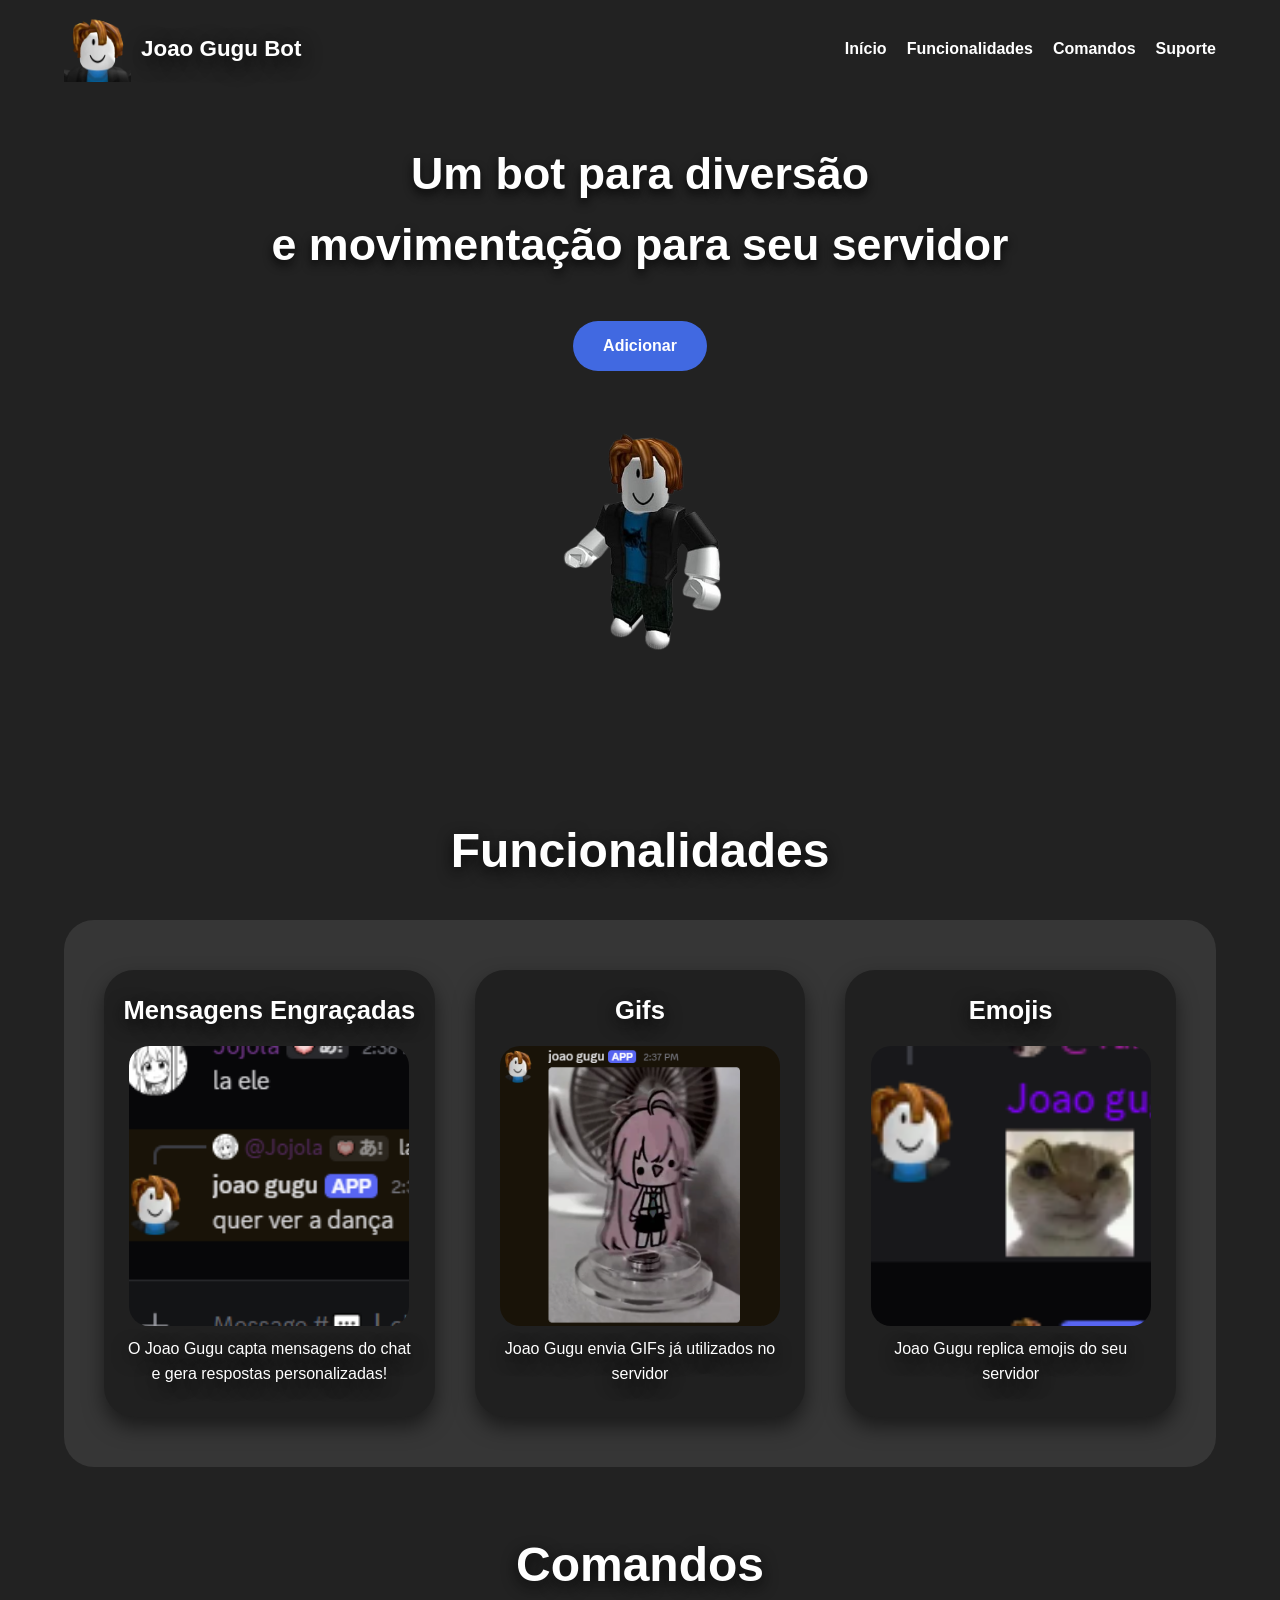
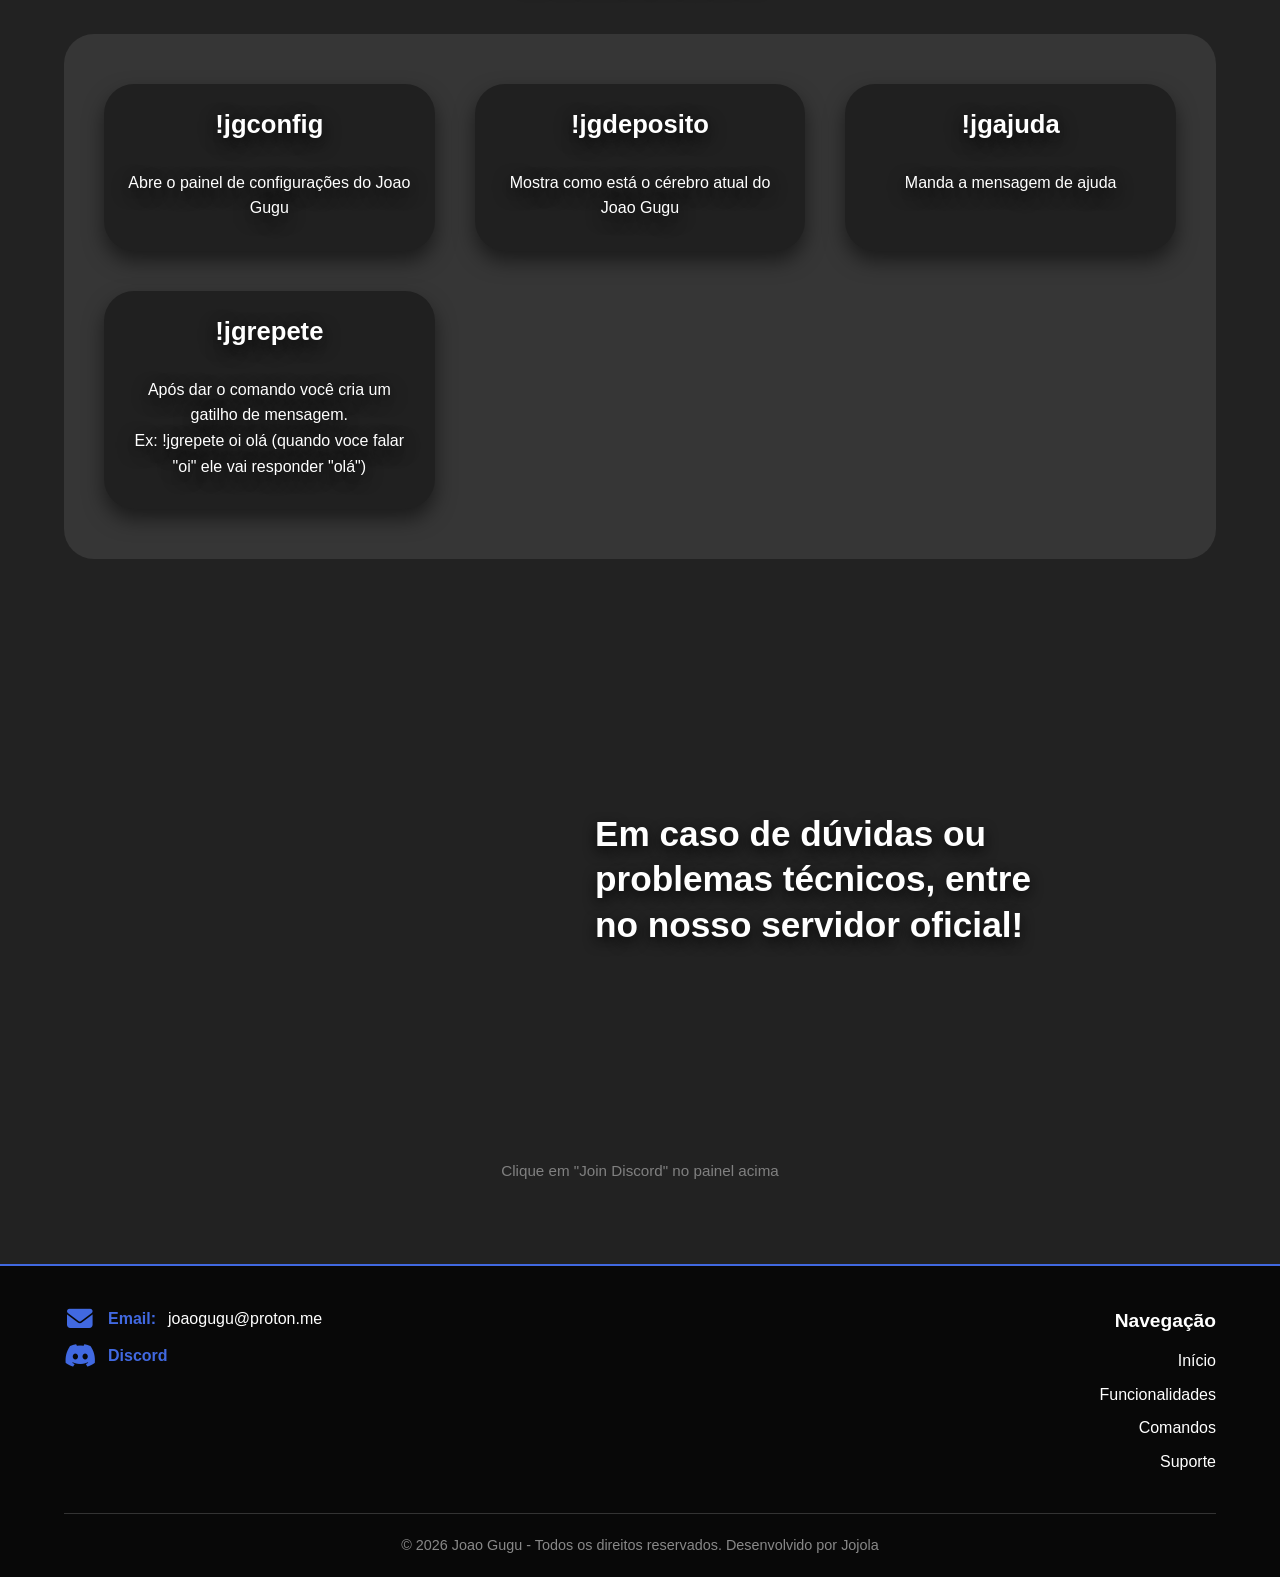
==== commit f8a6ddef: "site finalizado eu acho eba" ====
--- a/index.html
+++ b/index.html
@@ -118,6 +118,7 @@
                     <ul>
                         <li><a href="#inicio">Início</a></li>
                         <li><a href="#funcionalidades">Funcionalidades</a></li>
+                        <li><a href="#comandos">Comandos</a></li>
                         <li><a href="#suporte">Suporte</a></li>
                     </ul>
                 </div>
--- a/style.css
+++ b/style.css
@@ -1,3 +1,4 @@
+/* ===== RESET E CONFIGURAÇÕES GERAIS ===== */
 * {
     margin: 0;
     padding: 0;
@@ -15,6 +16,7 @@
     scroll-behavior: smooth;
 }
 
+/* ===== NAVBAR ===== */
 .navbar {
     background: none;
     padding: 1.2% 5%;
@@ -64,6 +66,7 @@
     text-shadow: 0 5px 15px #4169E1;
 }
 
+/* ===== SEÇÃO INÍCIO ===== */
 #inicio {
     text-align: center;
     padding: 40px 5% 20px;
@@ -108,14 +111,31 @@
     width: 400px;
 }
 
-.cardbase {
+/* ===== TÍTULOS DAS SEÇÕES (Funcionalidades e Comandos) ===== */
+#funcionalidades > span,
+#comandos > span {
+    display: block;
+    font-size: 3rem;
+    font-weight: bold;
+    text-align: center;
+    text-shadow: 0 5px 15px #080808;
+    margin: 60px 0 0;
+    padding: 0 5%;
+}
+#funcionalidades > span {
+    margin-top: 80px;
+}
+
+/* ===== CARDS (funcionalidades e comandos) ===== */
+.cardbase,
+.comandosfundo {
     display: grid;
     grid-template-columns: repeat(3, 1fr);
     gap: 40px;
     background: #363636;
     border-radius: 30px;
     padding: 50px 40px;
-    margin: 60px 5% 0;
+    margin: 30px 5% 0;
 }
 
 .card {
@@ -156,6 +176,7 @@
     aspect-ratio: 1 / 1;
 }
 
+/* ===== SEÇÃO SUPORTE ===== */
 #suporte {
     padding: 40px 5% 20px;
 }
@@ -195,6 +216,7 @@
     margin-top: 0px;
 }
 
+/* ===== FOOTER ===== */
 .footer {
     border-top: 2px solid #4169E1;
     background: #080808;
@@ -286,15 +308,21 @@
     font-size: 0.9rem;
 }
 
+/* ===== RESPONSIVIDADE ===== */
+
+/* Tablets e telas médias */
 @media (max-width: 1024px) {
-    .cardbase {
+    .cardbase,
+    .comandosfundo {
         grid-template-columns: repeat(2, 1fr);
         gap: 30px;
         padding: 40px 30px;
     }
 }
 
+/* Celulares (até 768px) */
 @media (max-width: 768px) {
+    /* NAVBAR */
     .navbar {
         flex-direction: column;
         align-items: center;
@@ -307,27 +335,40 @@
         justify-content: center;
     }
 
+    /* TÍTULO PRINCIPAL */
     #inicio h1 {
         font-size: 2rem;
         padding: 0 5%;
     }
 
+    /* BOTÃO ADICIONAR */
     .btnadd {
         padding: 10px 25px;
         font-size: 0.95rem;
     }
 
+    /* IMAGEM DO BOT */
     .fotojoaomeio .joao {
         width: 70%;
         max-width: 280px;
     }
 
-    .cardbase {
+    /* TÍTULOS DAS SEÇÕES (Funcionalidades e Comandos) */
+    #funcionalidades > span,
+    #comandos > span {
+        font-size: 2.2rem;
+        margin-top: 40px;
+    }
+
+    /* CARDS - ambos os grids viram 1 coluna */
+    .cardbase,
+    .comandosfundo {
         grid-template-columns: 1fr;
         gap: 30px;
         padding: 25px 20px;
-        margin: 30px 5% 0;
-    }
+        margin: 20px 5% 0;
+    }
+
     .card img {
         max-width: 200px;
     }
@@ -338,6 +379,7 @@
         font-size: 0.9rem;
     }
 
+    /* SUPORTE */
     .servidor {
         flex-direction: column;
         gap: 30px;
@@ -347,7 +389,7 @@
         font-size: 1.6rem;
         max-width: 100%;
         text-align: center;
-        order: 2; 
+        order: 2; /* texto embaixo do iframe */
     }
     .servidor .paineldc {
         width: 100%;
@@ -362,6 +404,7 @@
         box-shadow: none !important;
     }
 
+    /* FOOTER */
     .footer {
         padding: 30px 5% 20px;
         margin-top: 40px;
@@ -396,6 +439,7 @@
     }
 }
 
+/* Celulares muito pequenos (ex: iPhone SE) */
 @media (max-width: 480px) {
     #inicio h1 {
         font-size: 1.6rem;
@@ -406,44 +450,12 @@
     .servidor .paineldc {
         height: 350px;
     }
-    .cardbase {
+    .cardbase,
+    .comandosfundo {
         padding: 20px 15px;
     }
     .btnadd {
         padding: 8px 20px;
         font-size: 0.85rem;
     }
-}
-
-#funcionalidades span {
-    font-family: Verdana, Geneva, Tahoma, sans-serif;
-    font-size: 3rem;
-    font-weight: bold;
-    text-align: center;
-    justify-content: center;
-    display: flex;
-    margin-bottom: -10px;
-    text-shadow: 0 5px 15px  #080808;
-}
-
-.comandosfundo {
-    display: grid;
-    grid-template-columns: repeat(3, 1fr);
-    gap: 40px;
-    background: #363636;
-    border-radius: 30px;
-    padding: 50px 40px;
-    margin: 60px 5% 0;
-}
-
-#comandos span {
-    margin-top: 200px;
-    font-family: Verdana, Geneva, Tahoma, sans-serif;
-    font-size: 3rem;
-    font-weight: bold;
-    text-align: center;
-    justify-content: center;
-    display: flex;
-    margin-bottom: -10px;
-    text-shadow: 0 5px 15px  #080808;
 }
